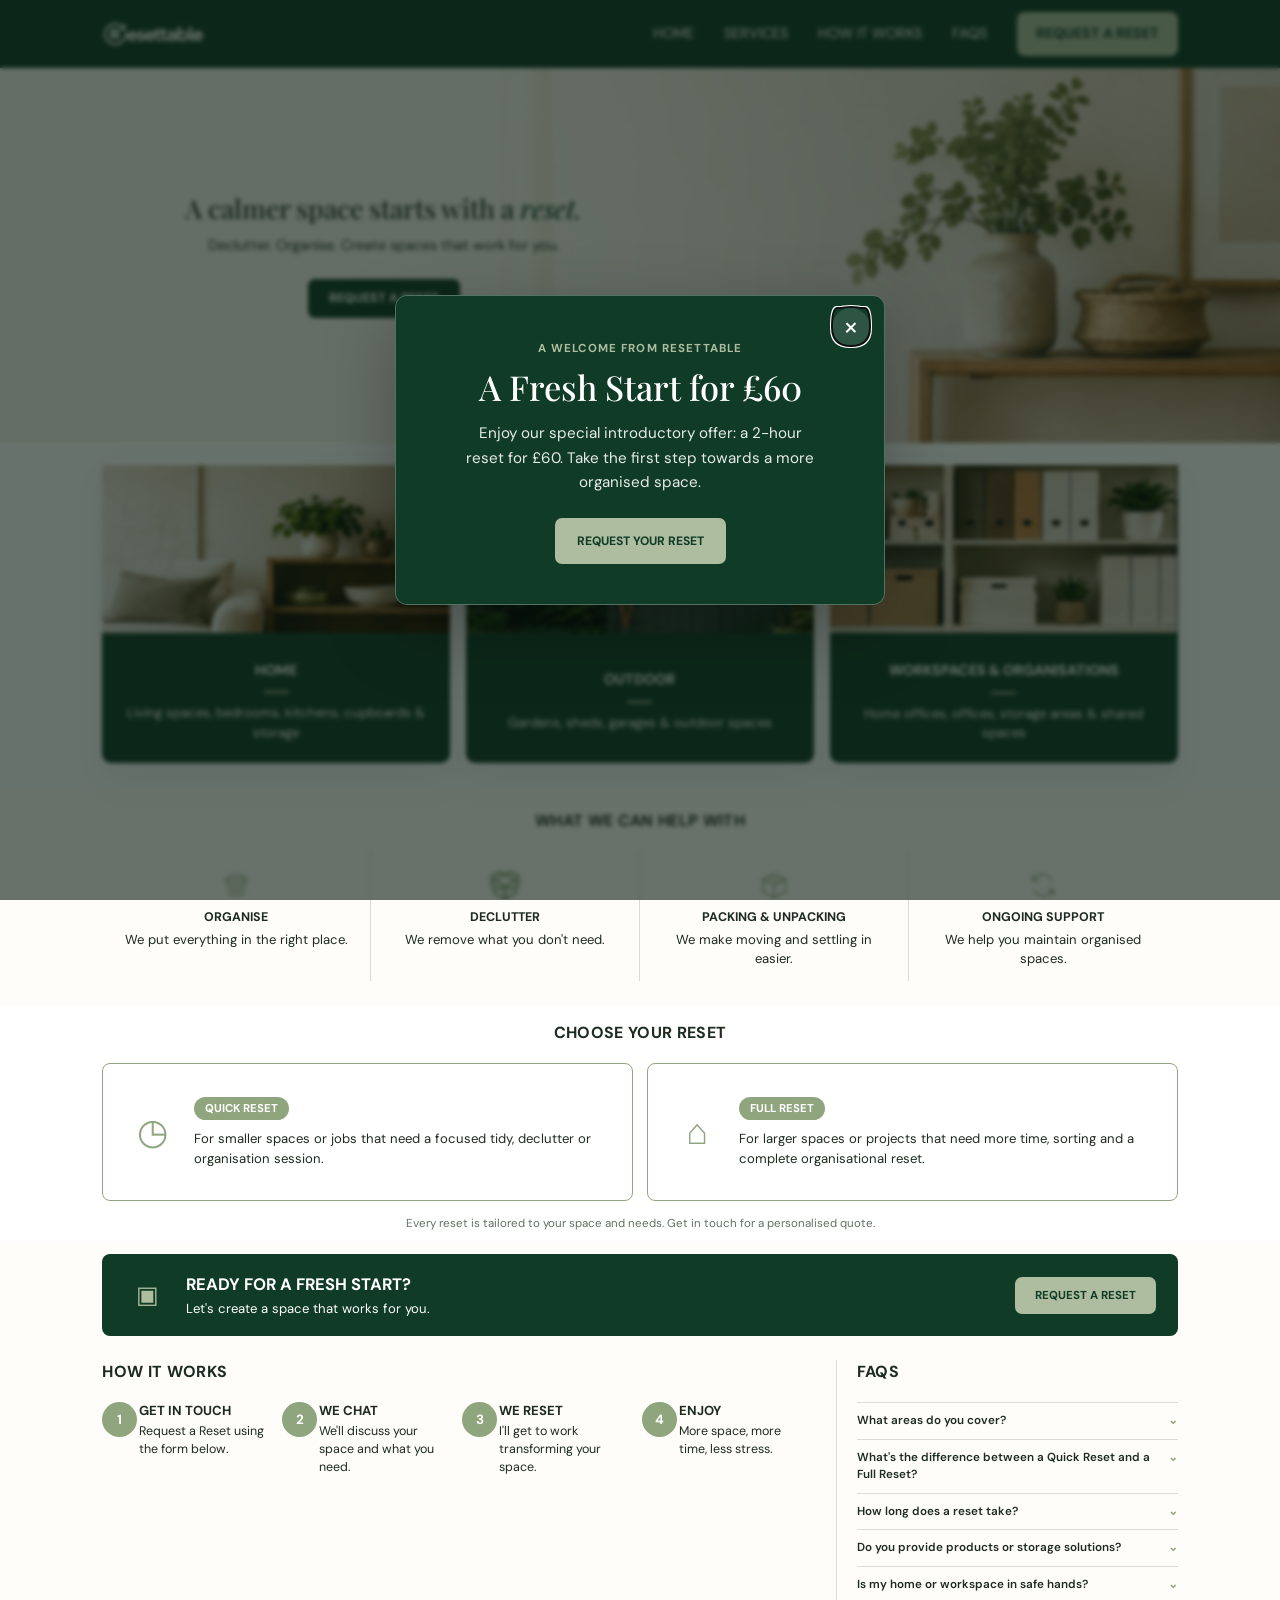
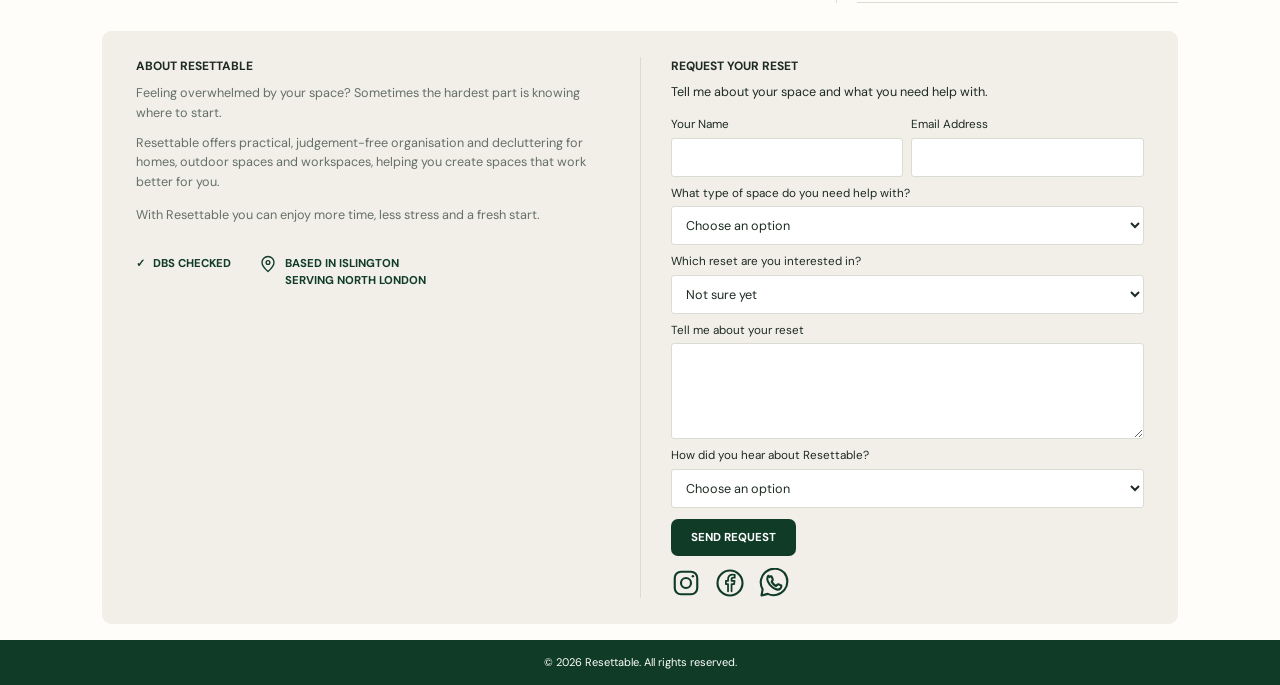
==== index.html @ 78a85f29 "Updated about us section" ====
<!doctype html>
<html lang="en-GB">
<head>
  <meta charset="utf-8">
  <meta name="viewport" content="width=device-width, initial-scale=1">

  <link rel="icon" type="image/png" sizes="48x48" href="favicon-48.png">
  <link rel="icon" type="image/png" sizes="96x96" href="favicon-96.png">
  <link rel="icon" type="image/png" sizes="192x192" href="favicon-192.png">
  <link rel="apple-touch-icon" sizes="180x180" href="apple-touch-icon.png">
  <link rel="icon" type="image/png" href="favicon.png">
  <meta name="description" content="Resettable provides home organisation, decluttering and practical reset services for homes, outdoor spaces, workspaces and organisations across Islington and North London.">
  <meta name="theme-color" content="#123b27">
  <title>Resettable | Organisation & Decluttering in Islington & North London</title>
  <link rel="canonical" href="https://resettable.co.uk/">

  <link rel="preconnect" href="https://fonts.googleapis.com">
  <link rel="preconnect" href="https://fonts.gstatic.com" crossorigin>
  <link href="https://fonts.googleapis.com/css2?family=DM+Sans:wght@400;500;600;700&family=Playfair+Display:ital,wght@0,500;1,500&display=swap" rel="stylesheet">
  <link rel="stylesheet" href="styles.css?v=20261011-intro-offer">
</head>

<body>
<header class="site-header">
  <a class="brand back-to-top" href="#top" aria-label="Resettable home">
    <img src="assets/resettable-future-logo.png" alt="Resettable" class="future-brand-logo">
  </a>

  <button class="menu-toggle" type="button" aria-expanded="false" aria-controls="site-nav">Menu</button>

  <nav class="site-nav" id="site-nav">
    <a href="#top">Home</a>
    <a href="#services">Services</a>
    <a href="#process">How it works</a>
    <a href="#faq">FAQs</a>
    <a class="nav-button" href="#request">Request a Reset</a>
  </nav>
</header>

<main id="top">

  <!-- HERO -->
  <section class="hero">
    <div class="hero-copy reveal">
      <h1>A calmer space starts with a <em>reset.</em></h1>
      <p>Declutter. Organise. Create spaces that work for you.</p>
      <a class="button dark-button" href="#request">Request a Reset</a>
    </div>

  </section>

  <!-- WHAT RESETTABLE DOES -->
  <section class="space-cards-wrap" id="services">
    <div class="space-cards">
      <a class="space-card reveal" href="#request">
        <div class="space-image home"></div>
        <div class="space-copy">
          <h2>Home</h2>
          <span class="service-dash" aria-hidden="true"></span>
          <p>Living spaces, bedrooms, kitchens, cupboards &amp; storage</p>
        </div>
      </a>

      <a class="space-card reveal" href="#request">
        <div class="space-image outdoor"></div>
        <div class="space-copy">
          <h2>Outdoor</h2>
          <span class="service-dash" aria-hidden="true"></span>
          <p>Gardens, sheds, garages &amp; outdoor spaces</p>
        </div>
      </a>

      <a class="space-card reveal" href="#request">
        <div class="space-image workspace"></div>
        <div class="space-copy">
          <h2>Workspaces &amp; Organisations</h2>
          <span class="service-dash" aria-hidden="true"></span>
          <p>Home offices, offices, storage areas &amp; shared spaces</p>
        </div>
      </a>
    </div>
  </section>

  <!-- WHAT WE CAN HELP WITH -->
  <section class="what-we-do">
    <div class="section-title reveal">
      <h2>What We Can Help With</h2>
    </div>

    <div class="what-grid">
      <article class="what-card reveal">
        <div class="line-icon service-icon-svg" aria-hidden="true">
          <svg viewBox="0 0 32 32" focusable="false"><path d="M5 11 9 6h14l4 5M5 11h22l-2 5H7l-2-5ZM7 21h18M8 26h16"></path></svg>
        </div>
        <h3>Organise</h3>
        <p>We put everything in the right place.</p>
      </article>

      <article class="what-card reveal">
        <div class="line-icon service-icon-svg" aria-hidden="true">
          <img src="assets/declutter-box.png" alt="">
        </div>
        <h3>Declutter</h3>
        <p>We remove what you don't need.</p>
      </article>

      <article class="what-card reveal">
        <div class="line-icon service-icon-svg" aria-hidden="true">
          <svg viewBox="0 0 32 32" focusable="false"><path d="m4 10 12-6 12 6-12 6-12-6Z"></path><path d="M4 10v13l12 6 12-6V10M16 16v13M10 7l12 6"></path></svg>
        </div>
        <h3>Packing &amp; Unpacking</h3>
        <p>We make moving and settling in easier.</p>
      </article>

      <article class="what-card reveal">
        <div class="line-icon service-icon-svg" aria-hidden="true">
          <svg viewBox="0 0 32 32" focusable="false"><path d="M25 11a10 10 0 0 0-17-3L5 11M5 5v6h6M7 21a10 10 0 0 0 17 3l3-3m0 6v-6h-6"></path></svg>
        </div>
        <h3>Ongoing Support</h3>
        <p>We help you maintain organised spaces.</p>
      </article>
    </div>
  </section>

  <!-- CHOOSE YOUR RESET -->
  <section class="reset-levels">
    <div class="section-title reveal">
      <h2>Choose Your Reset</h2>
    </div>

    <div class="reset-level-grid">
      <a class="reset-level-card reveal reset-choice-link" href="#request" data-reset-choice="Quick Reset">
        <div class="reset-level-icon">◷</div>
        <div>
          <span>Quick Reset</span>
          <p>For smaller spaces or jobs that need a focused tidy, declutter or organisation session.</p>
        </div>
      </a>

      <a class="reset-level-card reveal reset-choice-link" href="#request" data-reset-choice="Full Reset">
        <div class="reset-level-icon">⌂</div>
        <div>
          <span>Full Reset</span>
          <p>For larger spaces or projects that need more time, sorting and a complete organisational reset.</p>
        </div>
      </a>
    </div>
    <p class="reset-quote">Every reset is tailored to your space and needs. Get in touch for a personalised quote.</p>
  </section>

  <!-- CTA STRIP -->
  <section class="cta-strip reveal">
    <div class="cta-icon">▣</div>
    <div>
      <h2>Ready for a fresh start?</h2>
      <p>Let's create a space that works for you.</p>
    </div>
    <a class="button light-button" href="#request">Request a Reset</a>
  </section>

  <!-- HOW IT WORKS + FAQ -->
  <section class="process-faq-wrap">
    <div class="process-column" id="process">
      <div class="section-title left reveal">
        <h2>How It Works</h2>
      </div>

      <div class="process-steps">
        <article class="process-step reveal">
          <span>1</span>
          <div>
            <h3>Get in touch</h3>
            <p>Request a Reset using the form below.</p>
          </div>
        </article>

        <article class="process-step reveal">
          <span>2</span>
          <div>
            <h3>We chat</h3>
            <p>We'll discuss your space and what you need.</p>
          </div>
        </article>

        <article class="process-step reveal">
          <span>3</span>
          <div>
            <h3>We reset</h3>
            <p>I'll get to work transforming your space.</p>
          </div>
        </article>

        <article class="process-step reveal">
          <span>4</span>
          <div>
            <h3>Enjoy</h3>
            <p>More space, more time, less stress.</p>
          </div>
        </article>
      </div>
    </div>

    <div class="faq-column" id="faq">
      <div class="section-title left reveal">
        <h2>FAQs</h2>
      </div>

      <div class="faq-list reveal">
        <details>
          <summary>What areas do you cover?</summary>
          <p>Resettable is based in Islington and works across North London and surrounding areas.</p>
        </details>

        <details>
          <summary>What's the difference between a Quick Reset and a Full Reset?</summary>
          <p>A Quick Reset is best for smaller, focused jobs. A Full Reset is better for larger or more involved spaces that need deeper sorting and organisation.</p>
        </details>

        <details>
          <summary>How long does a reset take?</summary>
          <p>It depends on the size and condition of the space. We can discuss this before the reset so you know what to expect.</p>
        </details>

        <details>
          <summary>Do you provide products or storage solutions?</summary>
          <p>Where useful, practical storage solutions can be discussed as part of the reset.</p>
        </details>

        <details>
          <summary>Is my home or workspace in safe hands?</summary>
          <p>Yes. Resettable takes a practical, respectful and judgement-free approach, and is DBS checked.</p>
        </details>
      </div>
    </div>
  </section>

  <!-- ABOUT + REQUEST MERGED -->
  <section class="about-request" id="request">
    <div class="about-panel reveal">
      <p class="eyebrow">About Resettable</p>
      <h2>Feeling overwhelmed by your space? Sometimes the hardest part is knowing where to start.</h2>
      <p>Resettable offers practical, judgement-free organisation and decluttering for homes, outdoor spaces and workspaces, helping you create spaces that work better for you.</p>
      <p class="about-signoff"> With Resettable you can enjoy more time, less stress and a fresh start.</p>

      <div class="about-badges">
        <div class="badge">✓ <span>DBS Checked</span></div>
        <div class="badge">
          <svg class="location-icon" viewBox="0 0 24 24" aria-hidden="true">
            <path d="M20 10c0 5-8 12-8 12S4 15 4 10a8 8 0 1 1 16 0Z"></path>
            <circle cx="12" cy="10" r="2.5"></circle>
          </svg>
          <span>Based in Islington<br>Serving North London</span>
        </div>
      </div>
    </div>

    <div class="section-divider" aria-hidden="true"></div>

    <div class="request-panel reveal">
      <p class="eyebrow">Request Your Reset</p>
      <p class="request-intro">Tell me about your space and what you need help with.</p>

      <form action="https://formspree.io/f/mnpalzwv" method="POST" class="reset-form">
        <input type="hidden" name="_subject" value="New Resettable enquiry">

        <div class="form-row">
          <label>
            <span>Your Name</span>
            <input type="text" name="name" required autocomplete="name">
          </label>

          <label>
            <span>Email Address</span>
            <input type="email" name="email" required autocomplete="email">
          </label>
        </div>

        <label>
          <span>What type of space do you need help with?</span>
          <select name="space" required>
            <option value="">Choose an option</option>
            <option>Home</option>
            <option>Outdoor</option>
            <option>Workspaces & Organisations</option>
            <option>Something else</option>
          </select>
        </label>

        <label>
          <span>Which reset are you interested in?</span>
          <select name="reset_level">
            <option value="">Not sure yet</option>
            <option>Quick Reset</option>
            <option>Full Reset</option>
          </select>
        </label>

<label>
  <span>Tell me about your reset</span>
  <textarea name="message" rows="4"></textarea>
</label>

<label>
  <span>How did you hear about Resettable?</span>
  <select name="referral_source">
    <option value="">Choose an option</option>
    <option>Google</option>
    <option>Facebook</option>
    <option>Instagram</option>
    <option>Nextdoor</option>
    <option>Flyer</option>
    <option>Recommendation / word of mouth</option>
    <option>Other</option>
  </select>
</label>

<button class="button dark-button submit-button" type="submit">Send Request</button>
      </form>

      <div class="social-icons">
        <a href="https://www.instagram.com/resettableco/" target="_blank" rel="noopener" aria-label="Instagram">
          <svg viewBox="0 0 24 24" aria-hidden="true">
            <rect x="3" y="3" width="18" height="18" rx="5"></rect>
            <circle cx="12" cy="12" r="4"></circle>
            <circle class="dot" cx="17.5" cy="6.5" r="1"></circle>
          </svg>
        </a>

        <a href="https://facebook.com/resettable" target="_blank" rel="noopener" aria-label="Facebook">
          <svg viewBox="0 0 24 24" aria-hidden="true">
            <circle cx="12" cy="12" r="10"></circle>
            <g transform="translate(2.1 2.1) scale(0.825)"><path d="M13.5 20v-7h2.5l.4-3h-2.9V8.4c0-.9.3-1.6 1.7-1.6H16.6V4.1c-.6-.1-1.3-.2-2-.2-2.7 0-4.5 1.6-4.5 4.6V10H8v3h2.1v7"></path></g>
          </svg>
        </a>

        <a href="https://wa.me/442080885636" target="_blank" rel="noopener" aria-label="WhatsApp">
          <svg viewBox="0 0 24 24" aria-hidden="true">
            <path d="M20.2 3.8A11 11 0 0 0 2.9 17.1L2 22l5-1.3A11 11 0 0 0 20.2 3.8Z"></path>
            <path d="M8.4 7.2c.2-.4.4-.5.8-.5h.5c.2 0 .4.1.5.4l.8 2c.1.3 0 .5-.1.7l-.6.8c-.2.2-.2.4 0 .7.7 1.2 1.7 2.2 2.9 2.9.3.2.5.2.7 0l.9-1c.2-.2.4-.3.7-.2l2 .9c.3.1.4.3.4.5 0 .4-.2 1.8-1.2 2.4-.7.4-1.6.6-2.6.3-1-.3-2.4-.9-4-2.3-1.4-1.2-2.4-2.7-3-4.1-.6-1.3-.6-2.5-.3-3.2.2-.5.5-1 .6-1.3Z"></path>
          </svg>
        </a>
      </div>
    </div>
  </section>

</main>

<dialog class="intro-offer" id="intro-offer" aria-labelledby="intro-offer-title" aria-describedby="intro-offer-description">
  <div class="intro-offer-card">
    <button class="intro-offer-close" type="button" aria-label="Close offer">&times;</button>
    <p class="intro-offer-eyebrow">A welcome from Resettable</p>
    <h2 id="intro-offer-title">A Fresh Start for £60</h2>
    <p id="intro-offer-description">Enjoy our special introductory offer: a 2-hour reset for £60. Take the first step towards a more organised space.</p>
    <a class="button light-button intro-offer-cta" href="#request">Request Your Reset</a>
  </div>
</dialog>

<footer class="site-footer">
  <p>© <span id="year"></span> Resettable. All rights reserved.</p>
</footer>

<script src="script.js"></script>
</body>
</html>
---- styles.css ----
:root{
  --deep:#0f3b27;
  --sage:#8ea57d;
  --sage-light:#aebd9f;
  --cream:#f6f3eb;
  --paper:#fffdf9;
  --soft:#f2efe8;
  --ink:#1d2b21;
  --muted:#647066;
  --line:#d9ddd4;
  --shadow:0 14px 36px rgba(29,43,33,.08);
}

*{box-sizing:border-box}
html{scroll-behavior:smooth}
body{margin:0;background:var(--paper);color:var(--ink);font-family:"DM Sans",sans-serif;line-height:1.5}
a{color:inherit;text-decoration:none}
img,svg{display:block}
button,input,select,textarea{font:inherit}
h1,h2,h3,p{margin-top:0}

/* Header */
.site-header{position:sticky;top:0;z-index:50;display:flex;align-items:center;justify-content:space-between;min-height:58px;padding:8px 8vw;background:var(--deep);color:#fff}
.brand-logo{width:82px;height:auto;filter:brightness(0) invert(1)}
.site-nav{display:flex;align-items:center;gap:24px;font-size:.72rem;text-transform:uppercase}
.nav-button{padding:9px 15px;border-radius:8px;background:var(--sage-light);color:var(--deep);font-weight:700}
.menu-toggle{display:none;border:0;background:none;color:#fff;font-weight:700}

/* Hero */
.hero{
  min-height:300px;
  display:flex;
  align-items:center;
  overflow:hidden;
  background:
    linear-gradient(90deg,rgba(246,243,235,.98) 0%,rgba(246,243,235,.95) 28%,rgba(246,243,235,.68) 46%,rgba(246,243,235,.16) 68%,rgba(246,243,235,0) 100%),
    url("hero-banner.jpg") center center / 100% 100% no-repeat;
}
.hero-copy{width:52%;padding-left:8vw;text-align:center}
.hero h1{max-width:470px;margin:0 auto 10px;font-family:"Playfair Display",serif;font-size:1.5rem;font-weight:500;line-height:1.18}
.hero h1 em{color:var(--deep);font-style:italic}
.hero p{max-width:330px;margin:0 auto 18px;font-size:.73rem}
.button{display:inline-flex;align-items:center;justify-content:center;padding:10px 20px;border:0;border-radius:7px;font-size:.72rem;font-weight:700;text-transform:uppercase;cursor:pointer}
.dark-button{background:var(--deep);color:#fff}
.light-button{background:var(--sage-light);color:var(--deep)}

/* Space cards */
.space-cards-wrap{padding:16px 8vw 26px;background:#fff}
.space-cards{display:grid;grid-template-columns:repeat(3,minmax(0,1fr));gap:16px;align-items:stretch}
.space-card{display:flex;flex-direction:column;height:100%;overflow:hidden;border-radius:9px;background:#fff;box-shadow:var(--shadow)}
.space-image{flex:0 0 135px;height:135px;background-position:center;background-size:cover}
.space-image.home{background-image:url("home-card.jpg")}
.space-image.outdoor{background-image:url("outdoor-card.jpg")}
.space-image.workspace{background-image:url("workspaces-card.jpg")}
.space-copy{display:flex;flex:1 1 auto;flex-direction:column;justify-content:center;min-height:88px;padding:13px 14px;background:var(--deep);color:#fff;text-align:center}
.space-copy h2{min-height:2.05em;display:flex;align-items:center;justify-content:center;margin:0 0 5px;color:#fff;font-size:.8rem;text-transform:uppercase}
.space-copy p{margin:0;font-size:.67rem}

/* What Resettable does */
.what-we-do{padding:20px 8vw 26px;background:var(--paper)}
.section-title{margin-bottom:18px;text-align:center}
.section-title.left{text-align:left}
.section-title h2{margin-bottom:0;font-size:.9rem;text-transform:uppercase;letter-spacing:.02em}
.what-grid{display:grid;grid-template-columns:repeat(4,minmax(0,1fr))}
.what-card{padding:10px 22px;text-align:center;border-right:1px solid var(--line)}
.what-card:last-child{border-right:0}
.line-icon{margin-bottom:8px;color:var(--sage);font-size:1.9rem}
.what-card h3{margin-bottom:5px;font-size:.7rem;text-transform:uppercase}
.what-card p{margin-bottom:0;font-size:.63rem}

/* Quick/full */
.reset-levels{padding:14px 8vw 10px;background:#fff}
.reset-level-grid{display:grid;grid-template-columns:repeat(2,minmax(0,1fr));gap:14px}
.reset-level-card{display:grid;grid-template-columns:54px 1fr;align-items:center;gap:15px;min-height:110px;padding:18px 22px;border:1.5px solid var(--sage);border-radius:8px;background:#fff}
.reset-level-icon{color:var(--sage);font-size:1.8rem;text-align:center}
.reset-level-card span{display:inline-block;margin-bottom:9px;padding:3px 11px;border-radius:999px;background:var(--sage);color:#fff;font-size:.63rem;font-weight:700;text-transform:uppercase}
.reset-level-card p{margin-bottom:0;font-size:.65rem}

/* CTA */
.cta-strip{display:grid;grid-template-columns:46px 1fr auto;align-items:center;gap:16px;margin:12px 8vw 0;padding:14px 22px;border-radius:8px;background:var(--deep);color:#fff}
.cta-icon{color:var(--sage-light);font-size:1.5rem;text-align:center}
.cta-strip h2{margin-bottom:2px;color:#fff;font-size:1rem;text-transform:uppercase}
.cta-strip p{margin-bottom:0;font-size:.65rem}

/* Process + FAQ */
.process-faq-wrap{display:grid;grid-template-columns:1.65fr .8fr;gap:28px;padding:24px 8vw 28px}
.process-steps{display:grid;grid-template-columns:repeat(4,minmax(0,1fr));gap:14px}
.process-step{display:grid;grid-template-columns:28px 1fr;gap:9px;align-items:start}
.process-step>span{display:grid;place-items:center;width:28px;height:28px;border-radius:50%;background:var(--sage);color:#fff;font-size:.67rem;font-weight:700}
.process-step h3{margin-bottom:3px;font-size:.63rem;text-transform:uppercase}
.process-step p{margin-bottom:0;font-size:.58rem}
.faq-column{padding-left:20px;border-left:1px solid var(--line)}
.faq-list details{padding:9px 0;border-top:1px solid var(--line)}
.faq-list details:last-child{border-bottom:1px solid var(--line)}
.faq-list summary{display:flex;justify-content:space-between;gap:10px;list-style:none;cursor:pointer;font-size:.62rem;font-weight:600}
.faq-list summary::-webkit-details-marker{display:none}
.faq-list summary::after{content:"⌄";color:var(--sage)}
.faq-list p{margin:7px 0 0;color:var(--muted);font-size:.58rem}

/* About + request */
.about-request{display:grid;grid-template-columns:1fr 1px 1fr;gap:30px;margin:0 8vw 16px;padding:26px 34px;border-radius:9px;background:var(--soft)}
.section-divider{background:var(--line)}
.eyebrow{margin-bottom:8px;font-size:.67rem;font-weight:700;text-transform:uppercase}
.about-panel h2{margin-bottom:10px;font-size:1rem}
.about-panel>p:not(.eyebrow){max-width:520px;color:var(--muted);font-size:.65rem}
.about-badges{display:flex;gap:28px;flex-wrap:wrap;margin-top:30px}
.badge{display:flex;gap:8px;align-items:flex-start;color:var(--deep);font-size:.63rem;font-weight:700;text-transform:uppercase}
.location-icon{width:18px;height:18px;flex:0 0 18px;fill:none;stroke:var(--deep);stroke-width:1.8;stroke-linecap:round;stroke-linejoin:round}
.request-intro{margin-bottom:14px;font-size:.63rem}
.reset-form{display:grid;gap:8px}
.form-row{display:grid;grid-template-columns:repeat(2,minmax(0,1fr));gap:8px}
.reset-form label{display:grid;gap:4px}
.reset-form label span{font-size:.54rem}
.reset-form input,.reset-form select,.reset-form textarea{width:100%;padding:7px 8px;border:1px solid var(--line);border-radius:3px;background:#fff;color:var(--ink);font-size:.62rem}
.submit-button{justify-self:start;margin-top:3px}
.social-icons{display:flex;gap:14px;margin-top:12px}
.social-icons a{display:grid;place-items:center;width:30px;height:30px}
.social-icons svg{width:30px;height:30px;fill:none;stroke:var(--deep);stroke-width:1.7;stroke-linecap:round;stroke-linejoin:round}
.social-icons .dot{fill:var(--deep);stroke:none}

/* Footer */
.site-footer{padding:11px 8vw;background:var(--deep);color:#fff;text-align:center}
.site-footer p{margin:0;font-size:.6rem}

/* Introductory offer popup */
.intro-offer{width:min(92vw,490px);max-width:none;padding:0;border:0;border-radius:12px;background:transparent;color:var(--ink);box-shadow:0 24px 70px rgba(0,0,0,.28)}
.intro-offer::backdrop{background:rgba(12,28,19,.62);backdrop-filter:blur(2px)}
.intro-offer-card{position:relative;padding:44px 42px 40px;border:1px solid rgba(255,255,255,.28);border-radius:12px;background:var(--deep);color:#fff;text-align:center}
.intro-offer-close{position:absolute;top:12px;right:14px;display:grid;place-items:center;width:38px;height:38px;border:0;border-radius:50%;background:transparent;color:#fff;font-size:1.8rem;line-height:1;cursor:pointer}
.intro-offer-close:hover,.intro-offer-close:focus-visible{background:rgba(255,255,255,.13)}
.intro-offer-eyebrow{margin:0 0 10px;color:var(--sage-light);font-size:.72rem;font-weight:700;letter-spacing:.1em;text-transform:uppercase}
.intro-offer-card h2{margin:0 0 13px;color:#fff;font-family:"Playfair Display",serif;font-size:clamp(1.65rem,5vw,2.15rem);font-weight:500;line-height:1.2}
.intro-offer-card>p:not(.intro-offer-eyebrow){max-width:350px;margin:0 auto 24px;color:rgba(255,255,255,.9);font-size:.95rem;line-height:1.6}
.intro-offer-cta{min-height:46px;padding:12px 22px;background:var(--sage-light);color:var(--deep);font-size:.76rem}
.intro-offer-cta:hover,.intro-offer-cta:focus-visible{background:#fff}

/* Animation */
.reveal{opacity:0;transform:translateY(10px);transition:opacity .45s ease,transform .45s ease}
.reveal.visible{opacity:1;transform:none}

/* Tablet */
@media(max-width:850px){
  .site-nav{display:none;position:absolute;top:58px;left:0;right:0;flex-direction:column;align-items:flex-start;gap:12px;padding:16px 6vw;background:var(--deep)}
  .site-nav.open{display:flex}
  .menu-toggle{display:block}

  .hero{
    min-height:260px;
    background:
      linear-gradient(90deg,rgba(246,243,235,.98) 0%,rgba(246,243,235,.95) 30%,rgba(246,243,235,.66) 50%,rgba(246,243,235,.16) 72%,rgba(246,243,235,0) 100%),
      url("hero-banner.jpg") center center / 100% 100% no-repeat;
  }
  .hero-copy{width:55%;padding-left:6vw}
  .hero h1{font-size:1.34rem}
  .hero p{font-size:.66rem}

  .space-cards{grid-template-columns:repeat(3,minmax(0,1fr));gap:11px}
  .space-image{flex-basis:115px;height:115px}
  .space-copy{min-height:98px;padding:12px 10px 14px}
  .space-copy h2{font-size:.68rem}
  .space-copy p{font-size:.60rem;line-height:1.28}

  .what-grid{grid-template-columns:repeat(2,minmax(0,1fr))}
  .what-card{min-height:145px;padding:20px 16px;border-right:0;border-bottom:1px solid var(--line)}
  .what-card:nth-child(odd){border-right:1px solid var(--line)}
  .what-card:nth-last-child(-n+2){border-bottom:0}

  .process-faq-wrap{grid-template-columns:1fr}
  .faq-column{padding-left:0;border-left:0}
  .process-steps{grid-template-columns:repeat(2,minmax(0,1fr))}
  .about-request{grid-template-columns:1fr}
  .section-divider{width:100%;height:1px}
}

/* Phone */
@media(max-width:560px){
  .intro-offer{width:calc(100vw - 32px)}
  .intro-offer-card{padding:42px 24px 30px}
  .intro-offer-card>p:not(.intro-offer-eyebrow){font-size:.88rem}
  .intro-offer-cta{width:100%}

  .site-header{padding:8px 5vw}
  .brand-logo{width:76px}

  .hero{
    min-height:225px;
    background:
      linear-gradient(90deg,rgba(246,243,235,.98) 0%,rgba(246,243,235,.94) 34%,rgba(246,243,235,.62) 58%,rgba(246,243,235,.14) 80%,rgba(246,243,235,0) 100%),
      url("hero-banner.jpg") center center / 100% 100% no-repeat;
  }
  .hero-copy{width:58%;padding-left:5vw}
  .hero h1{max-width:235px;font-size:1.02rem;line-height:1.18}
  .hero p{max-width:205px;font-size:.56rem}
  .hero .button{padding:8px 13px;font-size:.6rem}

  .space-cards-wrap{padding-left:4vw;padding-right:4vw}
  .space-cards{grid-template-columns:repeat(3,minmax(0,1fr));gap:6px}
  .space-image{flex-basis:82px;height:82px}
  .space-copy{min-height:138px;padding:10px 7px 12px}
  .space-copy h2{min-height:2.35em;font-size:.52rem;line-height:1.12}
  .space-copy p{font-size:.46rem;line-height:1.28}

  .what-grid{grid-template-columns:repeat(4,minmax(0,1fr))}
  .what-card{min-height:auto;padding:7px 4px;border-right:1px solid var(--line);border-bottom:0}
  .what-card:last-child{border-right:0}
  .line-icon{font-size:1.3rem}
  .what-card h3{font-size:.5rem}
  .what-card p{font-size:.45rem;line-height:1.25}

  .reset-levels{padding-left:5vw;padding-right:5vw}
  .reset-level-grid{grid-template-columns:1fr}
  .reset-level-card{grid-template-columns:40px 1fr;min-height:auto;padding:14px 16px}

  .cta-strip{grid-template-columns:34px 1fr;margin-left:5vw;margin-right:5vw}
  .cta-strip .button{grid-column:1/-1;width:100%}

  .process-faq-wrap{padding-left:5vw;padding-right:5vw}
  .process-steps{grid-template-columns:repeat(2,minmax(0,1fr))}

  .about-request{margin-left:5vw;margin-right:5vw;padding:22px 20px}
  .form-row{grid-template-columns:1fr}
}

/* Dark mode */
@media(prefers-color-scheme:dark){
  :root{
    --deep:#0d2e1f;
    --sage:#9caf8c;
    --sage-light:#b9c8ab;
    --cream:#20271f;
    --paper:#171d18;
    --soft:#222a22;
    --ink:#f2efe8;
    --muted:#bdc5bb;
    --line:#374137;
  }
  body{color-scheme:dark}
  .site-header{background:var(--deep)}
  .hero{
    background:
      linear-gradient(90deg,rgba(32,39,31,.98) 0%,rgba(32,39,31,.94) 28%,rgba(32,39,31,.64) 46%,rgba(32,39,31,.16) 68%,rgba(32,39,31,0) 100%),
      url("hero-banner.jpg") center center / 100% 100% no-repeat;
  }
  .space-cards-wrap,.reset-levels{background:var(--paper)}
  .space-card{background:var(--paper)}
  .what-we-do{background:var(--paper)}
  .reset-level-card{background:var(--paper)}
  .process-faq-wrap{background:var(--paper)}
  .about-request{background:var(--soft)}
  .reset-form input,.reset-form select,.reset-form textarea{background:#f3f0e8;color:#1d2b21}
  .location-icon{stroke:var(--sage-light)}
  .social-icons svg{stroke:var(--sage-light)}
  .social-icons .dot{fill:var(--sage-light)}
}


/* Final section-order refinement */
.space-cards-wrap > .section-title,
.reset-levels > .section-title,
.what-we-do > .section-title{
  margin-bottom:18px;
}

.about-panel > p:not(.eyebrow){
  margin-bottom:10px;
}


/* Final About cleanup */
.about-signoff{
  margin-top:14px;
  color:var(--deep) !important;
  font-weight:700;
  font-size:.68rem !important;
}

@media(prefers-color-scheme:dark){
  .about-signoff{
    color:var(--sage-light) !important;
  }
}


/* Keep the About message calm and compact */
.about-panel h2{
  font-size:.82rem !important;
  line-height:1.35 !important;
  max-width:440px;
  margin-bottom:10px;
}

@media(max-width:850px){
  .about-panel h2{
    font-size:.78rem !important;
  }
}

@media(max-width:560px){
  .about-panel h2{
    font-size:.74rem !important;
    line-height:1.35 !important;
  }
}


/* Final About intro: same size as the sentence beneath it, but bold */
.about-panel h2{
  font-family:"DM Sans",sans-serif !important;
  font-size:.65rem !important;
  line-height:1.5 !important;
  font-weight:700 !important;
  max-width:520px !important;
  margin-bottom:10px !important;
}

@media(max-width:850px){
  .about-panel h2{
    font-size:.65rem !important;
  }
}

@media(max-width:560px){
  .about-panel h2{
    font-size:.65rem !important;
    line-height:1.5 !important;
  }
}


/* ===== FINAL RESPONSIVE HERO IMAGES =====
   Desktop stays exactly as it is.
   Tablet and phone use their own clean, text-free hero images so CSS no longer
   has to crop/zoom the desktop image.
*/

/* User's final About preference: same size/weight/colour as the following sentence */
.about-panel h2{
  color:var(--muted) !important;
  font-weight:400 !important;
}

/* Tablet only */
@media (min-width:561px) and (max-width:850px){
  .hero{
    background:
      linear-gradient(90deg,
        rgba(246,243,235,.98) 0%,
        rgba(246,243,235,.95) 29%,
        rgba(246,243,235,.68) 48%,
        rgba(246,243,235,.16) 70%,
        rgba(246,243,235,0) 100%),
      url("hero-tablet.jpg") center center / cover no-repeat !important;
  }
}

/* Phone only */
@media (max-width:560px){
  .hero{
    background:
      linear-gradient(90deg,
        rgba(246,243,235,.98) 0%,
        rgba(246,243,235,.95) 34%,
        rgba(246,243,235,.66) 55%,
        rgba(246,243,235,.16) 77%,
        rgba(246,243,235,0) 100%),
      url("hero-mobile.jpg") center center / cover no-repeat !important;
  }
}

/* Matching dark-mode treatments */
@media (prefers-color-scheme:dark) and (min-width:561px) and (max-width:850px){
  .hero{
    background:
      linear-gradient(90deg,
        rgba(32,39,31,.98) 0%,
        rgba(32,39,31,.94) 29%,
        rgba(32,39,31,.66) 48%,
        rgba(32,39,31,.16) 70%,
        rgba(32,39,31,0) 100%),
      url("hero-tablet.jpg") center center / cover no-repeat !important;
  }
}

@media (prefers-color-scheme:dark) and (max-width:560px){
  .hero{
    background:
      linear-gradient(90deg,
        rgba(32,39,31,.98) 0%,
        rgba(32,39,31,.94) 34%,
        rgba(32,39,31,.64) 55%,
        rgba(32,39,31,.16) 77%,
        rgba(32,39,31,0) 100%),
      url("hero-mobile.jpg") center center / cover no-repeat !important;
  }
}


/* Quick / Full Reset cards are clickable */
.reset-choice-link{
  color:inherit;
  cursor:pointer;
  transition:transform .2s ease, box-shadow .2s ease, background .2s ease;
}

.reset-choice-link:hover,
.reset-choice-link:focus-visible{
  transform:translateY(-3px);
  box-shadow:var(--shadow);
  outline:none;
}


/* ==========================================================
   RESETTABLE — LAUNCH POLISH
   ========================================================== */

/* 2. Desktop + tablet: all 3 space cards and image areas match exactly */
@media (min-width:561px) {
  .space-cards{
    align-items:stretch !important;
    grid-auto-rows:1fr !important;
  }

  .space-card{
    display:flex !important;
    flex-direction:column !important;
    height:100% !important;
  }

  .space-image{
    flex:0 0 135px !important;
    height:135px !important;
    min-height:135px !important;
  }

  .space-copy{
    flex:1 1 auto !important;
    min-height:104px !important;
    display:flex !important;
    flex-direction:column !important;
    justify-content:center !important;
  }

  .space-copy h2{
    min-height:2.2em !important;
    display:flex !important;
    align-items:center !important;
    justify-content:center !important;
  }
}

@media (min-width:561px) and (max-width:850px) {
  .space-image{
    flex-basis:115px !important;
    height:115px !important;
    min-height:115px !important;
  }

  .space-copy{
    min-height:112px !important;
  }

  .space-copy h2{
    min-height:2.35em !important;
  }
}

/* 3. Dark mode: trust/location details must remain visible */
@media (prefers-color-scheme:dark) {
  .about-badges,
  .about-badges .badge,
  .about-badges .badge span{
    color:var(--sage-light) !important;
  }

  .location-icon{
    stroke:var(--sage-light) !important;
  }
}

/* 4. Phone: use a much wider, pulled-back hero composition */
@media (max-width:560px) {
  .hero{
    background:
      linear-gradient(90deg,
        rgba(246,243,235,.98) 0%,
        rgba(246,243,235,.95) 34%,
        rgba(246,243,235,.64) 56%,
        rgba(246,243,235,.14) 78%,
        rgba(246,243,235,0) 100%),
      url("hero-mobile.jpg") center center / cover no-repeat !important;
  }
}

@media (prefers-color-scheme:dark) and (max-width:560px) {
  .hero{
    background:
      linear-gradient(90deg,
        rgba(32,39,31,.98) 0%,
        rgba(32,39,31,.94) 34%,
        rgba(32,39,31,.62) 56%,
        rgba(32,39,31,.14) 78%,
        rgba(32,39,31,0) 100%),
      url("hero-mobile.jpg") center center / cover no-repeat !important;
  }
}


/* ==========================================================
   FINAL DROP-IN OVERRIDES
   ========================================================== */

/* Final card images: full-width, matching, with the small white nip */
.space-image{
  background-size:cover !important;
  background-position:center !important;
  background-repeat:no-repeat !important;
  border-top:6px solid #fff !important;
}
.space-image.home{background-image:url("home-card.jpg") !important;}
.space-image.outdoor{background-image:url("outdoor-card.jpg") !important;}
.space-image.workspace{background-image:url("workspaces-card.jpg") !important;}

/* Desktop card images: show the new 2:1 images at their intended proportion */
@media (min-width:851px){
  .space-image{
    width:100% !important;
    height:auto !important;
    min-height:0 !important;
    flex:0 0 auto !important;
    aspect-ratio:2 / 1 !important;
  }
}

/* Tablet stays on the hero composition that already looked right */
@media (min-width:561px) and (max-width:850px){
  .hero{
    background:
      linear-gradient(90deg,
        rgba(246,243,235,.98) 0%,
        rgba(246,243,235,.95) 29%,
        rgba(246,243,235,.68) 48%,
        rgba(246,243,235,.16) 70%,
        rgba(246,243,235,0) 100%),
      url("hero-tablet.jpg") center center / cover no-repeat !important;
  }
}

/* Desktop matched to tablet scale */
@media (min-width:851px){
  .hero{
    background:
      linear-gradient(90deg,
        rgba(246,243,235,.98) 0%,
        rgba(246,243,235,.94) 31%,
        rgba(246,243,235,.62) 50%,
        rgba(246,243,235,.12) 70%,
        rgba(246,243,235,0) 100%),
      url("hero-desktop.jpg") center center / cover no-repeat !important;
  }
}

/* Final phone hero: same scale, more breathing room on right */
@media (max-width:560px){
  .hero{
    background:
      linear-gradient(90deg,
        rgba(246,243,235,.98) 0%,
        rgba(246,243,235,.94) 35%,
        rgba(246,243,235,.58) 57%,
        rgba(246,243,235,.08) 78%,
        rgba(246,243,235,0) 100%),
      url("hero-mobile.jpg") center center / cover no-repeat !important;
  }
}

/* Dark-mode hero variants */
@media (prefers-color-scheme:dark) and (min-width:851px){
  .hero{
    background:
      linear-gradient(90deg,
        rgba(32,39,31,.98) 0%,
        rgba(32,39,31,.94) 31%,
        rgba(32,39,31,.62) 50%,
        rgba(32,39,31,.12) 70%,
        rgba(32,39,31,0) 100%),
      url("hero-desktop.jpg") center center / cover no-repeat !important;
  }
}
@media (prefers-color-scheme:dark) and (min-width:561px) and (max-width:850px){
  .hero{
    background:
      linear-gradient(90deg,
        rgba(32,39,31,.98) 0%,
        rgba(32,39,31,.94) 29%,
        rgba(32,39,31,.66) 48%,
        rgba(32,39,31,.16) 70%,
        rgba(32,39,31,0) 100%),
      url("hero-tablet.jpg") center center / cover no-repeat !important;
  }
}
@media (prefers-color-scheme:dark) and (max-width:560px){
  .hero{
    background:
      linear-gradient(90deg,
        rgba(32,39,31,.98) 0%,
        rgba(32,39,31,.94) 35%,
        rgba(32,39,31,.58) 57%,
        rgba(32,39,31,.08) 78%,
        rgba(32,39,31,0) 100%),
      url("hero-mobile.jpg") center center / cover no-repeat !important;
  }
}

/* Proper Create Spaces icon — simple plant/pot, no font/emoji glyph */
.create-spaces-icon{
  position:relative;
  width:38px;
  height:38px;
  margin:0 auto 8px;
}
.create-spaces-icon::before{
  content:"";
  position:absolute;
  left:12px;
  bottom:2px;
  width:14px;
  height:12px;
  border:2px solid var(--sage);
  border-top:0;
  border-radius:0 0 3px 3px;
}
.create-spaces-icon::after{
  content:"";
  position:absolute;
  left:18px;
  bottom:14px;
  width:2px;
  height:15px;
  background:var(--sage);
  transform-origin:bottom center;
  box-shadow:-6px -5px 0 -1px var(--sage),6px -9px 0 -1px var(--sage);
}

/* Dark-mode trust text stays visible */
@media (prefers-color-scheme:dark){
  .about-badges,
  .about-badges .badge,
  .about-badges .badge span{
    color:var(--sage-light) !important;
  }
  .location-icon{
    stroke:var(--sage-light) !important;
  }
}

/* Final About intro preference: calm, same tone as body copy */
.about-panel h2{
  color:var(--muted) !important;
  font-weight:400 !important;
  font-family:"DM Sans",sans-serif !important;
  font-size:.65rem !important;
  line-height:1.5 !important;
  max-width:520px !important;
}


/* ==========================================================
   BODY COPY SIZE REFINEMENT
   Headings, subheadings, buttons, header and footer unchanged.
   ========================================================== */
.hero p{font-size:.88rem !important;line-height:1.55 !important;}
.space-copy p{font-size:.78rem !important;line-height:1.45 !important;}
.what-card p{font-size:.78rem !important;line-height:1.45 !important;}
.reset-level-card p{font-size:.78rem !important;line-height:1.5 !important;}
.cta-strip p{font-size:.76rem !important;line-height:1.45 !important;}
.process-step p{font-size:.76rem !important;line-height:1.45 !important;}
.faq-list p{font-size:.76rem !important;line-height:1.5 !important;}
.about-panel > p:not(.eyebrow){font-size:.76rem !important;line-height:1.55 !important;}
.request-intro{font-size:.74rem !important;line-height:1.5 !important;}
.reset-form label span{font-size:.68rem !important;}
.reset-form input,.reset-form select,.reset-form textarea{font-size:.74rem !important;}
@media (min-width:561px) and (max-width:850px){
  .hero p{font-size:.84rem !important;}
  .space-copy p,.what-card p,.reset-level-card p{font-size:.76rem !important;}
  .process-step p,.faq-list p,.about-panel > p:not(.eyebrow){font-size:.74rem !important;}
}
@media (max-width:560px){
  .hero p{font-size:.76rem !important;}
  .space-copy p{font-size:.60rem !important;line-height:1.35 !important;}
  .what-card p{font-size:.58rem !important;line-height:1.35 !important;}
  .reset-level-card p{font-size:.72rem !important;line-height:1.45 !important;}
  .cta-strip p{font-size:.70rem !important;}
  .process-step p{font-size:.68rem !important;line-height:1.4 !important;}
  .faq-list p{font-size:.70rem !important;line-height:1.48 !important;}
  .about-panel > p:not(.eyebrow){font-size:.70rem !important;line-height:1.5 !important;}
  .request-intro{font-size:.70rem !important;}
  .reset-form label span{font-size:.66rem !important;}
  .reset-form input,.reset-form select,.reset-form textarea{font-size:.72rem !important;}
}

/* FINAL TYPOGRAPHY HIERARCHY FIX */
.process-step h3{font-size:.78rem!important;line-height:1.3!important;font-weight:700!important}
.process-step p{font-size:.76rem!important;line-height:1.45!important;font-weight:400!important}
.about-panel h2,.about-panel>p:not(.eyebrow){font-family:"DM Sans",sans-serif!important;font-size:.76rem!important;line-height:1.55!important;font-weight:400!important;color:var(--muted)!important}
.about-panel .reassurance,.about-panel strong{font-weight:700!important;color:var(--ink)!important}
@media (min-width:561px) and (max-width:850px){
.process-step h3{font-size:.76rem!important}
.process-step p,.about-panel h2,.about-panel>p:not(.eyebrow){font-size:.74rem!important}
}
@media (max-width:560px){
.process-step h3{font-size:.72rem!important}
.process-step p{font-size:.68rem!important}
.about-panel h2,.about-panel>p:not(.eyebrow){font-size:.70rem!important;line-height:1.5!important}
}

/* About Resettable — quieter supporting copy */
.about-panel h2,
.about-panel > p:not(.eyebrow) {
    font-size: 0.68rem !important;
    line-height: 1.55 !important;
}

@media (max-width: 560px) {
    .about-panel h2,
    .about-panel > p:not(.eyebrow) {
        font-size: 0.64rem !important;
    }
}

/* How It Works — smaller supporting text */
.process-step h3 {
    font-size: 0.68rem !important;
    line-height: 1.3 !important;
    font-weight: 700 !important;
}

.process-step p {
    font-size: 0.64rem !important;
    line-height: 1.45 !important;
}

/* Phone */
@media (max-width: 560px) {
    .process-step h3 {
        font-size: 0.64rem !important;
    }

    .process-step p {
        font-size: 0.60rem !important;
    }
}

/* Restore original smaller sizing */

/* Hero supporting sentence */
.hero p {
    font-size: 0.72rem !important;
    line-height: 1.5 !important;
}

/* Home / Outdoor / Workspaces descriptions */
.space-copy p {
    font-size: 0.62rem !important;
    line-height: 1.4 !important;
}

/* Tablet */
@media (min-width: 561px) and (max-width: 850px) {
    .hero p {
        font-size: 0.70rem !important;
    }

    .space-copy p {
        font-size: 0.60rem !important;
    }
}

/* Phone */
@media (max-width: 560px) {
    .hero p {
        font-size: 0.68rem !important;
    }

    .space-copy p {
        font-size: 0.56rem !important;
    }
}

/* PHONE — align What We Can Help With icons and titles */
@media (max-width: 560px) {

  .what-card .line-icon,
  .what-card .create-spaces-icon {
    height: 26px !important;
    min-height: 26px !important;
    margin: 0 auto 8px !important;
  }

  .create-spaces-icon {
    width: 24px !important;
    transform: scale(0.62) !important;
    transform-origin: center top !important;
  }

  .what-card h3 {
    margin-top: 0 !important;
  }
}

/* PHONE — make What We Can Help With a clean 2 x 2 grid */
@media (max-width: 560px) {

  .what-grid {
    grid-template-columns: repeat(2, minmax(0, 1fr)) !important;
  }

  .what-card {
    min-height: 170px !important;
    padding: 18px 12px !important;
    border-right: 0 !important;
    border-bottom: 1px solid var(--line) !important;
  }

  .what-card:nth-child(odd) {
    border-right: 1px solid var(--line) !important;
  }

  .what-card:nth-last-child(-n+2) {
    border-bottom: 0 !important;
  }

  .what-card h3 {
    font-size: .68rem !important;
    line-height: 1.25 !important;
    min-height: 2.5em !important;
    display: flex !important;
    align-items: center !important;
    justify-content: center !important;
  }

  .what-card p {
    font-size: .66rem !important;
    line-height: 1.4 !important;
    max-width: 170px !important;
    margin: 0 auto !important;
  }

  .what-card .line-icon,
  .what-card .create-spaces-icon {
    margin-bottom: 10px !important;
  }
}

/* =========================================
   FINAL MOBILE WHAT-WE-CAN-HELP-WITH LAYOUT
   ========================================= */

@media screen and (max-width: 560px) {

  .what-we-do .what-grid {
    display: grid !important;
    grid-template-columns: 1fr 1fr !important;
    width: 100% !important;
    gap: 0 !important;
  }

  .what-we-do .what-card {
    width: auto !important;
    min-width: 0 !important;
    min-height: 165px !important;
    padding: 18px 12px !important;
    border-right: 0 !important;
    border-bottom: 1px solid var(--line) !important;
  }

  .what-we-do .what-card:nth-child(odd) {
    border-right: 1px solid var(--line) !important;
  }

  .what-we-do .what-card:nth-child(3),
  .what-we-do .what-card:nth-child(4) {
    border-bottom: 0 !important;
  }

  .what-we-do .what-card h3 {
    min-height: 2.4em !important;
    margin: 8px 0 8px !important;
    font-size: 0.68rem !important;
    line-height: 1.2 !important;
    display: flex !important;
    align-items: center !important;
    justify-content: center !important;
  }

  .what-we-do .what-card p {
    max-width: 160px !important;
    margin: 0 auto !important;
    font-size: 0.66rem !important;
    line-height: 1.4 !important;
  }
}

/* PHONE LANDSCAPE — return to one row of four */
@media screen and (max-height: 560px) and (orientation: landscape) {

  .what-we-do .what-grid {
    display: grid !important;
    grid-template-columns: repeat(4, 1fr) !important;
    width: 100% !important;
  }

  .what-we-do .what-card {
    width: auto !important;
    min-width: 0 !important;
    min-height: 190px !important;
    padding: 18px 10px !important;

    border-bottom: 0 !important;
    border-right: 1px solid var(--line) !important;
  }

  .what-we-do .what-card:last-child {
    border-right: 0 !important;
  }

  .what-we-do .what-card h3 {
    font-size: 0.62rem !important;
    line-height: 1.2 !important;
    min-height: 2.4em !important;
  }

  .what-we-do .what-card p {
    font-size: 0.60rem !important;
    line-height: 1.4 !important;
    max-width: 150px !important;
  }
}

/* =========================================
   ALIGN SERVICE CARD TEXT — PHONE + TABLET
   ========================================= */

@media screen and (max-width: 850px) {

  /* Give every card title the same vertical space */
  .space-copy h3 {
    min-height: 2.4em !important;
    display: flex !important;
    align-items: center !important;
    justify-content: center !important;
    margin: 0 0 8px !important;
  }

  /* Make every description begin at the same height */
  .space-copy p {
    margin: 0 auto !important;
    width: 100% !important;
  }
}

/* Tablet — keep Workspaces & Organisations on one line */
@media screen and (min-width: 561px) and (max-width: 850px) {

  .space-copy h3 {
    white-space: nowrap !important;
  }

  .space-card:nth-child(3) .space-copy p {
    max-width: 95% !important;
  }
}

/* Phone */
@media screen and (max-width: 560px) {

  .space-copy h3 {
    min-height: 2.6em !important;
  }
}

/* FAQ answers — smaller than the questions */
.faq-list details p {
  font-size: 0.66rem !important;
  line-height: 1.5 !important;
  color: var(--muted) !important;
}

/* Tablet */
@media (min-width: 561px) and (max-width: 850px) {
  .faq-list details p {
    font-size: 0.64rem !important;
  }
}

/* Phone */
@media (max-width: 560px) {
  .faq-list details p {
    font-size: 0.62rem !important;
  }
}

/* Phone — improve Outdoor description wrapping */
@media screen and (max-width: 560px) {

  .space-card:nth-child(2) .space-copy p {
    width: 110% !important;
    max-width: none !important;
    margin-left: -5% !important;
    margin-right: -5% !important;
  }
}

/* PHONE ONLY — tidy What We Can Help With text wrapping */
@media screen and (max-width: 560px) {

  .what-we-do .what-card p {
    width: 92% !important;
    max-width: 220px !important;
    margin-left: auto !important;
    margin-right: auto !important;
    line-height: 1.4 !important;
  }

  /* Create Spaces gets slightly more room */
  .what-we-do .what-card:nth-child(3) p {
    width: 98% !important;
    max-width: 240px !important;
  }
}

/* PHONE LANDSCAPE — align all four help headings */
@media screen and (max-height: 560px) and (orientation: landscape) {

  .what-we-do .what-card h3 {
    height: 42px !important;
    min-height: 42px !important;
    margin: 12px 0 10px !important;

    display: flex !important;
    align-items: center !important;
    justify-content: center !important;
  }

  .what-we-do .what-card p {
    margin-top: 0 !important;
  }
}

/* ==========================================================
   PHONE — FINAL HEADING ALIGNMENT
   ========================================================== */

@media screen and (max-width: 560px) {

  /* -----------------------------------------
     HOME / OUTDOOR / WORKSPACES
     ----------------------------------------- */

  .space-copy h2 {
    height: 42px !important;
    min-height: 42px !important;

    display: flex !important;
    align-items: center !important;
    justify-content: center !important;

    margin: 0 0 8px !important;
    line-height: 1.15 !important;
  }

  .space-copy p {
    margin-top: 0 !important;
  }


  /* -----------------------------------------
     WHAT WE CAN HELP WITH
     ----------------------------------------- */

  /* Every icon gets exactly the same space */
  .what-card .line-icon,
  .what-card .create-spaces-icon {
    width: 30px !important;
    height: 30px !important;
    min-height: 30px !important;

    margin: 0 auto 12px !important;

    display: block !important;
  }

  /* Keep custom Create Spaces icon visually smaller */
  .what-card .create-spaces-icon {
    transform: scale(0.65) !important;
    transform-origin: center center !important;
  }

  /* Every heading gets the same vertical area */
  .what-card h3 {
    height: 46px !important;
    min-height: 46px !important;

    display: flex !important;
    align-items: center !important;
    justify-content: center !important;

    margin: 0 0 10px !important;
    line-height: 1.2 !important;
  }

  /* Descriptions all begin from the same level */
  .what-card p {
    margin-top: 0 !important;
  }
}

/* ==========================================================
   PHONE — FINAL HEADING ALIGNMENT
   ========================================================== */

@media screen and (max-width: 560px) {

  /* -----------------------------------------
     HOME / OUTDOOR / WORKSPACES
     ----------------------------------------- */

  .space-copy h2 {
    height: 42px !important;
    min-height: 42px !important;

    display: flex !important;
    align-items: center !important;
    justify-content: center !important;

    margin: 0 0 8px !important;
    line-height: 1.15 !important;
  }

  .space-copy p {
    margin-top: 0 !important;
  }


  /* -----------------------------------------
     WHAT WE CAN HELP WITH
     ----------------------------------------- */

  /* Every icon gets exactly the same space */
  .what-card .line-icon,
  .what-card .create-spaces-icon {
    width: 30px !important;
    height: 30px !important;
    min-height: 30px !important;

    margin: 0 auto 12px !important;

    display: block !important;
  }

  /* Keep custom Create Spaces icon visually smaller */
  .what-card .create-spaces-icon {
    transform: scale(0.65) !important;
    transform-origin: center center !important;
  }

  /* Every heading gets the same vertical area */
  .what-card h3 {
    height: 46px !important;
    min-height: 46px !important;

    display: flex !important;
    align-items: center !important;
    justify-content: center !important;

    margin: 0 0 10px !important;
    line-height: 1.2 !important;
  }

  /* Descriptions all begin from the same level */
  .what-card p {
    margin-top: 0 !important;
  }
}

/* ==========================================================
   FINAL RESPONSIVE ALIGNMENT
   PHONE + TABLET
   ========================================================== */

@media screen and (max-width: 1200px) {

  /* ========================================================
     HOME / OUTDOOR / WORKSPACES & ORGANISATIONS
     ======================================================== */

  .space-copy {
    display: grid !important;
    grid-template-rows: 44px auto !important;
    align-content: center !important;
  }

  .space-copy h2 {
    grid-row: 1 !important;

    width: 100% !important;
    height: 44px !important;
    min-height: 44px !important;

    display: flex !important;
    align-items: center !important;
    justify-content: center !important;

    margin: 0 !important;
    padding: 0 !important;

    line-height: 1.15 !important;
    text-align: center !important;
  }

  .space-copy p {
    grid-row: 2 !important;

    margin: 0 auto !important;
    padding: 0 !important;

    align-self: start !important;
    text-align: center !important;
  }


  /* ========================================================
     WHAT WE CAN HELP WITH
     ======================================================== */

  .what-card {
    display: grid !important;

    /*
      Every card gets exactly:
      1. icon area
      2. heading area
      3. description area
    */
    grid-template-rows: 42px 50px auto !important;

    align-content: start !important;
  }

  /* Normal icons */
  .what-card .line-icon {
    grid-row: 1 !important;

    width: 30px !important;
    height: 30px !important;
    min-height: 30px !important;

    margin: 0 auto !important;

    align-self: center !important;
    justify-self: center !important;
  }

  /* Create Spaces custom icon */
  .what-card .create-spaces-icon {
    grid-row: 1 !important;

    width: 30px !important;
    height: 30px !important;
    min-height: 30px !important;

    margin: 0 auto !important;

    align-self: center !important;
    justify-self: center !important;

    transform: scale(0.65) !important;
    transform-origin: center center !important;
  }

  /* Every heading now begins in exactly the same place */
  .what-card h3 {
    grid-row: 2 !important;

    width: 100% !important;
    height: 50px !important;
    min-height: 50px !important;

    display: flex !important;
    align-items: center !important;
    justify-content: center !important;

    margin: 0 !important;
    padding: 0 !important;

    line-height: 1.2 !important;
    text-align: center !important;
  }

  /* Every description begins at exactly the same level */
  .what-card p {
    grid-row: 3 !important;

    margin: 0 auto !important;
    padding: 0 !important;

    align-self: start !important;
    text-align: center !important;
  }
}


/* ==========================================================
   FINAL QUICK / FULL RESET ALIGNMENT
   Keeps the two cards aligned in phone landscape without
   affecting portrait, tablet or desktop.
   ========================================================== */

@media screen and (max-height: 560px) and (orientation: landscape) {

  .reset-level-grid {
    grid-template-columns: repeat(2, minmax(0, 1fr)) !important;
    align-items: stretch !important;
    gap: 14px !important;
  }

  .reset-level-card {
    height: 100% !important;
    min-height: 118px !important;

    display: grid !important;
    grid-template-columns: 42px minmax(0, 1fr) !important;
    align-items: start !important;
    gap: 12px !important;

    padding: 16px 18px !important;
  }

  .reset-level-icon {
    width: 42px !important;
    height: 42px !important;

    display: flex !important;
    align-items: center !important;
    justify-content: center !important;

    margin: 0 !important;
    padding: 0 !important;
  }

  /* The text side of both cards gets identical rows:
     badge first, description second. */
  .reset-level-card > div:last-child {
    display: grid !important;
    grid-template-rows: 30px auto !important;
    align-content: start !important;
    min-width: 0 !important;
  }

  .reset-level-card span {
    grid-row: 1 !important;

    display: inline-flex !important;
    align-items: center !important;
    justify-content: center !important;

    justify-self: start !important;
    align-self: start !important;

    height: 26px !important;
    min-height: 26px !important;

    margin: 0 !important;
    padding: 3px 11px !important;

    line-height: 1 !important;
  }

  .reset-level-card p {
    grid-row: 2 !important;

    margin: 0 !important;
    padding: 0 !important;

    align-self: start !important;
  }
}

/* ==========================================================
   FINAL SPACE CARD CONTENT ALIGNMENT
   ========================================================== */

@media screen and (max-width: 1200px) {

  .space-copy {
    display: grid !important;
    grid-template-rows: 44px auto !important;

    align-content: start !important;
    justify-content: stretch !important;

    padding-top: 14px !important;
    padding-bottom: 14px !important;
  }

  .space-copy h2 {
    grid-row: 1 !important;

    width: 100% !important;
    height: 44px !important;
    min-height: 44px !important;

    margin: 0 !important;
    padding: 0 !important;

    display: flex !important;
    align-items: center !important;
    justify-content: center !important;

    text-align: center !important;
  }

  .space-copy p {
    grid-row: 2 !important;

    width: 100% !important;
    margin: 0 !important;
    padding: 0 !important;

    align-self: start !important;
    text-align: center !important;
  }
}


/* ==========================================================
   RESETTABLE — FUTURE VERSION
   Experimental branding/UI. Kept inside /future and ignored by Git.
   ========================================================== */

/* Future Resettable logo — exact artwork from approved reference */
.future-brand{
  display:inline-flex;
  align-items:center;
  color:#fff;
}

.future-brand-logo{
  display:block;
  width:106px;
  height:auto;
  /* Source artwork is green; this makes it crisp white on the dark header. */
  filter:brightness(0) invert(1);
}

/* Slightly more premium header spacing for the future version */
.site-header{
  min-height:64px;
}

@media(max-width:560px){
  .future-brand-logo{
    width:96px;
  }
  .site-header{
    min-height:60px;
  }
}

/* Future service-card details */
.space-copy .service-dash{
  display:block;
  width:20px;
  height:2px;
  margin:0 auto 8px;
  border-radius:999px;
  background:var(--sage-light);
}
.space-copy .service-reset-arrow{
  display:grid;
  place-items:center;
  width:25px;
  height:25px;
  margin:10px auto 0;
  border:1.5px solid var(--sage-light);
  border-radius:50%;
  color:var(--sage-light);
  font-size:.78rem;
  line-height:1;
}

/* Existing alignment rules assumed only h2 + p.
   Future cards now have dash + description + reset indicator. */
@media screen and (max-width:1200px){
  .space-copy{
    grid-template-rows:44px auto auto auto !important;
  }
  .space-copy .service-dash{
    grid-row:2 !important;
    align-self:start !important;
  }
  .space-copy p{
    grid-row:3 !important;
  }
  .space-copy .service-reset-arrow{
    grid-row:4 !important;
  }
}

/* Quick / Full Reset direction cue */
.reset-label-arrow{
  margin-left:5px;
  font:inherit;
  font-weight:700;
}
.reset-level-card:hover .reset-label-arrow,
.reset-level-card:focus-visible .reset-label-arrow{
  transform:translateX(2px);
}
.reset-label-arrow{
  display:inline-block;
  transition:transform .2s ease;
}

@media(max-width:560px){
  .space-copy .service-dash{width:16px;margin-bottom:6px}
  .space-copy .service-reset-arrow{width:22px;height:22px;margin-top:8px;font-size:.7rem}
}


/* FUTURE — subtle interaction polish */
.space-card,
.reset-level-card{
  transition:transform .22s ease, box-shadow .22s ease;
}

.space-card:hover,
.space-card:focus-visible{
  transform:translateY(-4px);
  box-shadow:0 18px 42px rgba(29,43,33,.13);
  outline:none;
}

.service-reset-arrow{
  transition:transform .22s ease, background .22s ease, color .22s ease;
}

.space-card:hover .service-reset-arrow,
.space-card:focus-visible .service-reset-arrow{
  transform:rotate(45deg);
  background:var(--sage-light);
  color:var(--deep);
}



/* =========================================================
   FUTURE POLISH — header spacing + service card arrows
   ========================================================= */

/* Desktop */
.site-header {
  min-height: 78px;
}

/* Existing service-card reset indicator */
.service-reset-indicator,
.service-card .reset-indicator,
.service-card .service-arrow {
  width: 42px;
  height: 42px;
  margin: 18px auto 0;
  border: 2px solid #fff;
  border-radius: 50%;
  display: flex;
  align-items: center;
  justify-content: center;
  color: #fff;
  font-size: 0;
}

.service-reset-indicator::before,
.service-card .reset-indicator::before,
.service-card .service-arrow::before {
  content: "→";
  font-size: 26px;
  font-weight: 500;
  line-height: 1;
  color: #fff;
  transform: translateY(-1px);
}

/* Hide an old text glyph if it is wrapped inside the indicator */
.service-reset-indicator > *,
.service-card .reset-indicator > *,
.service-card .service-arrow > * {
  display: none;
}

/* Tablet */
@media (min-width: 561px) and (max-width: 850px) {
  .site-header {
    min-height: 72px;
  }

  .service-reset-indicator,
  .service-card .reset-indicator,
  .service-card .service-arrow {
    width: 40px;
    height: 40px;
    margin-top: 16px;
  }
}

/* Mobile */
@media (max-width: 560px) {
  .site-header {
    min-height: 66px;
  }

  .service-reset-indicator,
  .service-card .reset-indicator,
  .service-card .service-arrow {
    width: 38px;
    height: 38px;
    margin-top: 15px;
  }

  .service-reset-indicator::before,
  .service-card .reset-indicator::before,
  .service-card .service-arrow::before {
    font-size: 22px;
  }
}


/* ==========================================================
   FUTURE — FINAL HEADER + SERVICE ARROWS
   ========================================================== */

/* Tighter green header around the Resettable wordmark */
.site-header{
  min-height:54px !important;
  padding-top:6px !important;
  padding-bottom:6px !important;
}

/* Actual service arrow used in the future HTML */
.space-copy .service-reset-arrow{
  display:flex !important;
  align-items:center !important;
  justify-content:center !important;
  width:34px !important;
  height:34px !important;
  margin:12px auto 0 !important;
  border:1.5px solid #fff !important;
  border-radius:50% !important;
  color:#fff !important;
  font-size:0 !important;
  line-height:1 !important;
  background:transparent !important;
  transform:none !important;
}

.space-copy .service-reset-arrow::before{
  content:"→" !important;
  display:block !important;
  color:#fff !important;
  font-size:22px !important;
  font-weight:400 !important;
  line-height:1 !important;
  transform:translateY(-1px) !important;
}

/* Keep the arrow straight on hover */
.space-card:hover .service-reset-arrow,
.space-card:focus-visible .service-reset-arrow{
  transform:none !important;
  background:transparent !important;
  color:#fff !important;
}

/* Tablet */
@media (min-width:561px) and (max-width:850px){
  .site-header{
    min-height:52px !important;
    padding-top:5px !important;
    padding-bottom:5px !important;
  }
  .space-copy .service-reset-arrow{
    width:32px !important;
    height:32px !important;
    margin-top:10px !important;
  }
  .space-copy .service-reset-arrow::before{
    font-size:21px !important;
  }
}

/* Mobile */
@media (max-width:560px){
  .site-header{
    min-height:50px !important;
    padding-top:5px !important;
    padding-bottom:5px !important;
  }
  .space-copy .service-reset-arrow{
    width:28px !important;
    height:28px !important;
    margin-top:9px !important;
  }
  .space-copy .service-reset-arrow::before{
    font-size:18px !important;
  }
}


/* ==========================================================
   FUTURE — FINAL STRONG SERVICE ARROWS
   Drawn in CSS to match the thicker reference arrow.
   ========================================================== */

.space-copy .service-reset-arrow{
  position:relative !important;
  width:34px !important;
  height:34px !important;
  border:1.7px solid #fff !important;
  border-radius:50% !important;
  background:transparent !important;
  font-size:0 !important;
}

/* Arrow shaft */
.space-copy .service-reset-arrow::before{
  content:"" !important;
  position:absolute !important;
  left:8px !important;
  top:50% !important;
  width:15px !important;
  height:2.5px !important;
  background:#fff !important;
  border:0 !important;
  border-radius:3px !important;
  transform:translateY(-50%) !important;
}

/* Arrow head */
.space-copy .service-reset-arrow::after{
  content:"" !important;
  position:absolute !important;
  right:8px !important;
  top:50% !important;
  width:8px !important;
  height:8px !important;
  border-top:2.5px solid #fff !important;
  border-right:2.5px solid #fff !important;
  transform:translateY(-50%) rotate(45deg) !important;
}

/* Keep it clean and straight on interaction */
.space-card:hover .service-reset-arrow,
.space-card:focus-visible .service-reset-arrow{
  transform:none !important;
  background:transparent !important;
}

/* Tablet */
@media (min-width:561px) and (max-width:850px){
  .space-copy .service-reset-arrow{
    width:32px !important;
    height:32px !important;
  }
  .space-copy .service-reset-arrow::before{
    left:7px !important;
    width:15px !important;
  }
  .space-copy .service-reset-arrow::after{
    right:7px !important;
  }
}

/* Mobile */
@media (max-width:560px){
  .space-copy .service-reset-arrow{
    width:28px !important;
    height:28px !important;
  }
  .space-copy .service-reset-arrow::before{
    left:6px !important;
    width:13px !important;
    height:2px !important;
  }
  .space-copy .service-reset-arrow::after{
    right:6px !important;
    width:7px !important;
    height:7px !important;
    border-top-width:2px !important;
    border-right-width:2px !important;
  }
}


/* ==========================================================
   FUTURE — REFINED ARROW SYSTEM
   Smaller service circles + stronger Quick/Full Reset arrows
   ========================================================== */

/* HOME / OUTDOOR / WORKSPACES — smaller circles */
.space-copy .service-reset-arrow{
  width:28px !important;
  height:28px !important;
  margin-top:10px !important;
  border-width:1.4px !important;
}

.space-copy .service-reset-arrow::before{
  left:6px !important;
  width:13px !important;
  height:2px !important;
}

.space-copy .service-reset-arrow::after{
  right:6px !important;
  width:7px !important;
  height:7px !important;
  border-top-width:2px !important;
  border-right-width:2px !important;
}

/* QUICK RESET / FULL RESET — replace text arrow with a crisp CSS arrow */
.reset-label-arrow{
  position:relative !important;
  display:inline-block !important;
  width:14px !important;
  height:10px !important;
  margin-left:6px !important;
  font-size:0 !important;
  vertical-align:middle !important;
  transform:none !important;
}

.reset-label-arrow::before{
  content:"" !important;
  position:absolute !important;
  left:0 !important;
  top:50% !important;
  width:11px !important;
  height:2px !important;
  background:currentColor !important;
  border-radius:2px !important;
  transform:translateY(-50%) !important;
}

.reset-label-arrow::after{
  content:"" !important;
  position:absolute !important;
  right:0 !important;
  top:50% !important;
  width:5px !important;
  height:5px !important;
  border-top:2px solid currentColor !important;
  border-right:2px solid currentColor !important;
  transform:translateY(-50%) rotate(45deg) !important;
}

.reset-level-card:hover .reset-label-arrow,
.reset-level-card:focus-visible .reset-label-arrow{
  transform:translateX(2px) !important;
}

/* Tablet */
@media (min-width:561px) and (max-width:850px){
  .space-copy .service-reset-arrow{
    width:26px !important;
    height:26px !important;
    margin-top:9px !important;
  }
  .space-copy .service-reset-arrow::before{
    left:5px !important;
    width:12px !important;
  }
  .space-copy .service-reset-arrow::after{
    right:5px !important;
    width:6px !important;
    height:6px !important;
  }
}

/* Mobile */
@media (max-width:560px){
  .space-copy .service-reset-arrow{
    width:24px !important;
    height:24px !important;
    margin-top:8px !important;
  }
  .space-copy .service-reset-arrow::before{
    left:5px !important;
    width:10px !important;
    height:1.8px !important;
  }
  .space-copy .service-reset-arrow::after{
    right:5px !important;
    width:5px !important;
    height:5px !important;
    border-top-width:1.8px !important;
    border-right-width:1.8px !important;
  }
}


/* ==========================================================
   FUTURE — REMOVE ARROWS, KEEP HOVER/LIFT INTERACTIONS
   ========================================================== */

/* Remove service-card circular arrows entirely */
.space-copy .service-reset-arrow{
  display:none !important;
}

/* Remove Quick / Full Reset arrows entirely */
.reset-label-arrow{
  display:none !important;
}

/* Preserve the existing card lift/hover interaction */
.space-card,
.reset-level-card{
  transition:transform .22s ease, box-shadow .22s ease !important;
}

.space-card:hover,
.space-card:focus-visible,
.reset-level-card:hover,
.reset-level-card:focus-visible{
  transform:translateY(-4px) !important;
  box-shadow:0 18px 42px rgba(29,43,33,.13) !important;
  outline:none !important;
}


/* =========================================================
   HEADER — MATCH THE SMALLER LIVE VERSION
   Header height/layout unchanged.
   Only logo + header text/button sizing reduced.
   ========================================================= */

.future-brand-logo{
  width:82px !important;
}

.site-nav a{
  font-size:9px !important;
}

.site-nav .nav-button{
  font-size:9px !important;
  padding:8px 14px !important;
}

@media (min-width:561px) and (max-width:850px){
  .future-brand-logo{
    width:82px !important;
  }

  .site-nav a{
    font-size:9px !important;
  }

  .site-nav .nav-button{
    font-size:9px !important;
    padding:8px 14px !important;
  }
}

@media (max-width:560px){
  .future-brand-logo{
    width:82px !important;
  }
}


/* ==========================================================
   FINAL MOBILE / TABLET MENU POLISH
   ========================================================== */
@media (max-width:850px){
  .site-nav{
    align-items:center !important;
    text-align:center !important;
  }

  .site-nav a{
    width:auto !important;
    text-align:center !important;
  }

  .site-nav .nav-button{
    align-self:center !important;
  }

  .menu-toggle{
    font-size:11px !important;
    line-height:1 !important;
    padding:0 !important;
  }
}

/* ==========================================================
   FINAL MOBILE / TABLET MENU — COMPACT RIGHT DROPDOWN
   ========================================================== */
@media (max-width:850px){

  .menu-toggle{
    font-size:13px !important;
    line-height:1 !important;
    padding:0 !important;
  }

  .site-nav{
    display:none !important;
    position:absolute !important;
    top:100% !important;
    left:auto !important;
    right:5vw !important;
    width:min(240px, 72vw) !important;
    flex-direction:column !important;
    align-items:center !important;
    gap:12px !important;
    padding:16px 18px 18px !important;
    background:var(--deep) !important;
    text-align:center !important;
    border-radius:0 0 10px 10px !important;
    box-shadow:0 14px 30px rgba(0,0,0,.14) !important;
  }

  .site-nav.open{
    display:flex !important;
  }

  .site-nav a{
    width:auto !important;
    text-align:center !important;
  }

  .site-nav .nav-button{
    align-self:center !important;
    margin-top:2px !important;
  }
}


/* ==========================================================
   FINAL MENU POSITION — TUCKED UNDER MENU ON THE RIGHT
   ========================================================== */
@media (max-width:850px){
  .site-nav{
    left:auto !important;
    right:5vw !important;
    width:190px !important;
    max-width:calc(100vw - 10vw) !important;
    padding:14px 14px 16px !important;
  }
}

@media (max-width:560px){
  .site-nav{
    right:5vw !important;
    width:170px !important;
    max-width:calc(100vw - 10vw) !important;
  }
}

/* ==========================================================
   FINAL MENU ANCHOR — SIZE TO CONTENT, DIRECTLY UNDER MENU
   ========================================================== */
@media (max-width:850px){
  .site-nav{
    left:auto !important;
    right:5vw !important;
    width:max-content !important;
    min-width:0 !important;
    max-width:calc(100vw - 10vw) !important;
    padding:14px 14px 16px !important;
    align-items:center !important;
  }
}

/* ==========================================================
   FINAL MENU CONTENT ALIGNMENT — TEXT TO THE RIGHT
   ========================================================== */
@media (max-width:850px){
  .site-nav{
    align-items:flex-end !important;
    text-align:right !important;
  }

  .site-nav a{
    width:auto !important;
    text-align:right !important;
    align-self:flex-end !important;
  }

  .site-nav .nav-button{
    align-self:flex-end !important;
    text-align:center !important;
  }
}

/* ==========================================================
   FINAL MENU POSITION — PUSH MENU + DROPDOWN TOWARD RIGHT EDGE
   ========================================================== */

/* Tablet */
@media (min-width:561px) and (max-width:850px){
  .menu-toggle{
    margin-right:-6vw !important;
  }

  .site-nav{
    right:2vw !important;
  }
}

/* Phone */
@media (max-width:560px){
  .menu-toggle{
    margin-right:-3vw !important;
  }

  .site-nav{
    right:2vw !important;
  }
}

/* ==========================================================
   MOBILE / TABLET HEADER — TRUE RIGHT-EDGE MENU POSITION
   Keep the logo where it is; reduce only the header's right padding.
   ========================================================== */
@media (max-width:850px){
  .site-header{
    padding-left:8vw !important;
    padding-right:2vw !important;
  }

  .menu-toggle{
    margin-right:0 !important;
  }

  .site-nav{
    right:2vw !important;
  }
}

@media (max-width:560px){
  .site-header{
    padding-left:5vw !important;
    padding-right:2vw !important;
  }

  .menu-toggle{
    margin-right:0 !important;
  }

  .site-nav{
    right:2vw !important;
  }
}

/* ==========================================================
   FINAL MENU LABEL ALIGNMENT
   Nudge Menu slightly left; dropdown stays exactly in place.
   ========================================================== */
@media (max-width:850px){
  .menu-toggle{
    transform:translateX(-8px) !important;
  }
}

/* ==========================================================
   DESKTOP / LAPTOP RESTORE
   Desktop was already approved. Keep all tablet/phone work
   confined to <= 850px and restore the established desktop
   typography/layout above that breakpoint.
   ========================================================== */
@media (min-width:851px){

  /* Header navigation */
  .site-nav a{
    font-size:.72rem !important;
  }

  .site-nav .nav-button{
    font-size:.72rem !important;
    padding:9px 15px !important;
  }

  /* Hero/body copy */
  .hero p{
    font-size:.88rem !important;
    line-height:1.55 !important;
  }

  /* Service cards */
  .space-copy{
    display:flex !important;
    flex-direction:column !important;
    justify-content:center !important;
    align-content:normal !important;
    padding:13px 14px !important;
  }

  .space-copy h2{
    width:auto !important;
    height:auto !important;
    min-height:2.2em !important;
    margin:0 0 5px !important;
    padding:0 !important;
    line-height:normal !important;
  }

  .space-copy p{
    width:auto !important;
    margin:0 !important;
    font-size:.78rem !important;
    line-height:1.45 !important;
  }

  /* What We Can Help With */
  .what-card{
    display:block !important;
    min-height:0 !important;
  }

  .what-card .line-icon{
    width:auto !important;
    height:auto !important;
    min-height:0 !important;
    margin:0 0 8px !important;
  }

  .what-card .create-spaces-icon{
    width:38px !important;
    height:38px !important;
    min-height:0 !important;
    margin:0 auto 8px !important;
    transform:none !important;
  }

  .what-card h3{
    width:auto !important;
    height:auto !important;
    min-height:0 !important;
    margin:0 0 5px !important;
    padding:0 !important;
    line-height:normal !important;
  }

  .what-card p{
    margin:0 !important;
    font-size:.78rem !important;
    line-height:1.45 !important;
  }

  /* Remaining desktop supporting copy */
  .reset-level-card p{
    font-size:.78rem !important;
    line-height:1.5 !important;
  }

  .cta-strip p{
    font-size:.76rem !important;
    line-height:1.45 !important;
  }

  .process-step h3{
    font-size:.78rem !important;
    line-height:1.3 !important;
  }

  .process-step p{
    font-size:.76rem !important;
    line-height:1.45 !important;
  }

  .faq-list details p{
    font-size:.76rem !important;
    line-height:1.5 !important;
  }

  .about-panel h2,
  .about-panel > p:not(.eyebrow){
    font-size:.76rem !important;
    line-height:1.55 !important;
  }

  .request-intro{
    font-size:.74rem !important;
    line-height:1.5 !important;
  }

  .reset-form label span{
    font-size:.68rem !important;
  }

  .reset-form input,
  .reset-form select,
  .reset-form textarea{
    font-size:.74rem !important;
  }
}

/* ==========================================================
   TABLET ONLY — MOVE THE BRAND ANCHOR LEFT
   Targets the actual first link in the header, so this works
   even if the logo image class is not the element controlling
   horizontal placement.
   ========================================================== */
@media (min-width:561px) and (max-width:850px){
  .site-header > a:first-child,
  .site-header .future-brand{
    margin-left:-52px !important;
  }
}

/* ==========================================================
   TABLET ONLY — FINAL LOGO POSITION
   Bring the logo slightly back to the right from the previous
   tablet-only position. Desktop, phone and menu unchanged.
   ========================================================== */
@media (min-width:561px) and (max-width:850px){
  .site-header > a:first-child,
  .site-header .future-brand{
    margin-left:-34px !important;
  }
}

/* ==========================================================
   TABLET ONLY — LOGO A LITTLE FURTHER TO SCREEN RIGHT
   ========================================================== */
@media (min-width:561px) and (max-width:850px){
  .site-header > a:first-child,
  .site-header .future-brand{
    margin-left:-22px !important;
  }
}



/* ==========================================================
   FINAL PHONE + TABLET MENU BALANCE
   Logo stays exactly where it is. Desktop remains untouched.
   ========================================================== */
@media (max-width:850px){
  .menu-toggle{
    font-size:15px !important;
    transform:translateX(-12px) !important;
  }

  .site-nav{
    right:calc(2vw + 12px) !important;
  }
}

/* ==========================================================
   PHONE + TABLET DROPDOWN — COVER RIGHT EDGE
   Menu label stays exactly where it is.
   Only the opened dropdown reaches the screen's right edge.
   ========================================================== */
@media (max-width:850px){
  .site-nav{
    right:0 !important;
  }
}

/* ==========================================================
   FINAL DARK-MODE HERO FIX
   1) Keep the italic "reset." visible in dark mode.
   2) Slightly overscan the phone hero background to remove
      the thin white seam at the far-right edge on mobile Safari.
   ========================================================== */
@media (prefers-color-scheme:dark){
  .hero h1 em{
    color:var(--sage-light) !important;
  }
}

/* ==========================================================
   FINAL PHONE HERO EDGE FIX
   Crop only the hero photo layer so the pale strip at the
   far-right edge is pushed completely off-screen.
   The gradient and hero layout stay unchanged.
   ========================================================== */
@media (max-width:560px){
  .hero{
    background-size:100% 100%, 110% auto !important;
    background-position:center center, left center !important;
  }
}

/* ==========================================================
   PHONE — SLIGHTLY SMALLER HERO HEADLINE
   Tablet and desktop remain unchanged.
   ========================================================== */
@media (max-width:560px){
  .hero h1{
    font-size:.94rem !important;
  }
}

/* ==========================================================
   FINAL HERO TEXT — DESKTOP + PHONE ONLY
   Keep both hero text lines on one line.
   Tablet (561px–850px) remains completely unchanged.
   ========================================================== */

/* Desktop / laptop */
@media (min-width:851px){
  .hero-copy{
    width:58% !important;
  }

  .hero h1{
    max-width:none !important;
    font-size:1.38rem !important;
    white-space:nowrap !important;
  }

  .hero p{
    max-width:none !important;
    font-size:.78rem !important;
    white-space:nowrap !important;
  }
}

/* Phone */
@media (max-width:560px){
  .hero-copy{
    width:68% !important;
    padding-left:3vw !important;
  }

  .hero h1{
    max-width:none !important;
    font-size:.72rem !important;
    white-space:nowrap !important;
  }

  .hero p{
    max-width:none !important;
    font-size:.49rem !important;
    white-space:nowrap !important;
  }
}

/* ==========================================================
   DESKTOP RESTORE — KEEP TABLET / PHONE WORK ISOLATED
   Restore the approved desktop presentation above 850px.
   No tablet or phone rules are changed here.
   ========================================================== */
@media (min-width:851px){

  /* Header / logo */
  .site-header{
    min-height:54px !important;
    padding:6px 8vw !important;
  }

  .future-brand-logo{
    width:82px !important;
  }

  .site-nav{
    display:flex !important;
    position:static !important;
    width:auto !important;
    max-width:none !important;
    flex-direction:row !important;
    align-items:center !important;
    gap:24px !important;
    padding:0 !important;
    background:transparent !important;
    border-radius:0 !important;
    box-shadow:none !important;
    text-align:left !important;
  }

  .site-nav a{
    font-size:.72rem !important;
    align-self:auto !important;
    text-align:left !important;
  }

  .site-nav .nav-button{
    font-size:.72rem !important;
    padding:9px 15px !important;
    align-self:auto !important;
  }

  .menu-toggle{
    display:none !important;
    transform:none !important;
  }

  /* Hero — restore approved desktop scale */
  .hero{
    min-height:300px !important;
  }

  .hero-copy{
    width:52% !important;
    padding-left:8vw !important;
    text-align:center !important;
  }

  .hero h1{
    max-width:470px !important;
    margin:0 auto 10px !important;
    font-size:1.5rem !important;
    line-height:1.18 !important;
    white-space:normal !important;
  }

  .hero p{
    max-width:330px !important;
    margin:0 auto 18px !important;
    font-size:.88rem !important;
    line-height:1.55 !important;
    white-space:normal !important;
  }

  /* Service cards — full desktop treatment */
  .space-cards-wrap{
    padding-left:8vw !important;
    padding-right:8vw !important;
  }

  .space-cards{
    grid-template-columns:repeat(3,minmax(0,1fr)) !important;
    gap:16px !important;
  }

  .space-copy{
    display:flex !important;
    flex-direction:column !important;
    justify-content:center !important;
    min-height:104px !important;
    padding:13px 14px !important;
  }

  .space-copy h2{
    width:auto !important;
    height:auto !important;
    min-height:2.2em !important;
    margin:0 0 5px !important;
    padding:0 !important;
    font-size:.8rem !important;
    line-height:normal !important;
  }

  .space-copy p{
    width:auto !important;
    margin:0 !important;
    padding:0 !important;
    font-size:.78rem !important;
    line-height:1.45 !important;
  }

  /* What We Can Help With — desktop 4-column layout */
  .what-we-do{
    padding-left:8vw !important;
    padding-right:8vw !important;
  }

  .what-grid{
    grid-template-columns:repeat(4,minmax(0,1fr)) !important;
  }

  .what-card{
    display:block !important;
    min-height:0 !important;
    padding:10px 22px !important;
    border-right:1px solid var(--line) !important;
    border-bottom:0 !important;
  }

  .what-card:last-child{
    border-right:0 !important;
  }

  .what-card .line-icon{
    width:auto !important;
    height:auto !important;
    min-height:0 !important;
    margin:0 0 8px !important;
  }

  .what-card .create-spaces-icon{
    width:38px !important;
    height:38px !important;
    min-height:0 !important;
    margin:0 auto 8px !important;
    transform:none !important;
  }

  .what-card h3{
    width:auto !important;
    height:auto !important;
    min-height:0 !important;
    margin:0 0 5px !important;
    padding:0 !important;
    font-size:.7rem !important;
    line-height:normal !important;
  }

  .what-card p{
    margin:0 !important;
    padding:0 !important;
    font-size:.78rem !important;
    line-height:1.45 !important;
  }
}

/* DESKTOP ONLY — keep hero supporting sentence on one line */
@media (min-width:851px){
  .hero p{
    max-width:none !important;
    white-space:nowrap !important;
  }
}

/* TABLET ONLY — pull Menu further left */
@media (min-width:561px) and (max-width:850px){
  .menu-toggle{
    transform:translateX(-34px) !important;
  }
}

/* ==========================================================
   TABLET ONLY — FINAL MENU + DROPDOWN ALIGNMENT
   Desktop and phone remain untouched.
   1) Nudge Menu slightly further left.
   2) Align dropdown links/button beneath Menu's right edge.
   ========================================================== */
@media (min-width:561px) and (max-width:850px){
  .menu-toggle{
    transform:translateX(-40px) !important;
  }

  .site-nav{
    padding-right:calc(2vw + 40px) !important;
  }

  .site-nav a,
  .site-nav .nav-button{
    align-self:flex-end !important;
  }
}

/* ==========================================================
   TABLET ONLY — ALIGN DROPDOWN ITEMS DIRECTLY UNDER "MENU"
   Desktop and phone remain untouched.
   ========================================================== */
@media (min-width:561px) and (max-width:850px){
  .site-nav > a,
  .site-nav .nav-button{
    transform:translateX(-46px) !important;
  }
}

/* ==========================================================
   FINAL MENU DROPDOWN — TABLET ALIGNMENT + BOXED CORNERS
   Desktop remains untouched.
   ========================================================== */

/* Tablet: center dropdown contents directly beneath "Menu" */
@media (min-width:561px) and (max-width:850px){
  .site-nav{
    right:0 !important;
    width:190px !important;
    max-width:190px !important;
    padding:14px 14px 16px !important;
    align-items:center !important;
    text-align:center !important;
    border-radius:0 0 2px 2px !important;
  }

  .site-nav > a,
  .site-nav .nav-button{
    align-self:center !important;
    text-align:center !important;
    transform:none !important;
  }
}

/* Phone: keep current positioning, make dropdown more square */
@media (max-width:560px){
  .site-nav{
    border-radius:0 0 2px 2px !important;
  }
}

/* ==========================================================
   DESKTOP VISUAL SCALE — MATCH APPROVED LIVE SERVER VIEW
   Desktop only (851px+). Tablet and phone remain untouched.
   ========================================================== */
@media (min-width:851px){

  .site-header{
    min-height:68px !important;
    padding-top:8px !important;
    padding-bottom:8px !important;
  }

  .future-brand-logo{
    width:103px !important;
  }

  .site-nav{
    gap:30px !important;
  }

  .site-nav a{
    font-size:.9rem !important;
  }

  .site-nav .nav-button{
    font-size:.9rem !important;
    padding:11px 19px !important;
  }

  .hero{
    min-height:375px !important;
  }

  .hero h1{
    font-size:1.875rem !important;
  }

  .hero p{
    font-size:1.1rem !important;
    margin-bottom:23px !important;
  }

  .hero .button{
    font-size:.9rem !important;
    padding:12px 25px !important;
  }

  .space-copy{
    min-height:130px !important;
    padding-top:16px !important;
    padding-bottom:16px !important;
  }

  .space-copy h2{
    font-size:1rem !important;
    margin-bottom:6px !important;
  }

  .space-copy p{
    font-size:.975rem !important;
  }

  .space-copy .service-dash{
    width:25px !important;
    height:2px !important;
    margin-bottom:10px !important;
  }

  .section-title h2{
    font-size:1.125rem !important;
  }

  .what-card{
    padding-top:13px !important;
    padding-bottom:13px !important;
  }

  .line-icon{
    font-size:2.375rem !important;
    margin-bottom:10px !important;
  }

  .what-card h3{
    font-size:.875rem !important;
    margin-bottom:6px !important;
  }

  .what-card p{
    font-size:.975rem !important;
  }

  .create-spaces-icon{
    transform:scale(1.2) !important;
    margin-bottom:12px !important;
  }

  .reset-level-card{
    min-height:138px !important;
    padding-top:23px !important;
    padding-bottom:23px !important;
  }

  .reset-level-icon{
    font-size:2.25rem !important;
  }

  .reset-level-card span{
    font-size:.79rem !important;
  }

  .reset-level-card p{
    font-size:.975rem !important;
  }

  .cta-strip{
    padding-top:18px !important;
    padding-bottom:18px !important;
  }

  .cta-strip h2{
    font-size:1.25rem !important;
  }

  .cta-strip p{
    font-size:.95rem !important;
  }

  .process-step > span{
    width:35px !important;
    height:35px !important;
    font-size:.84rem !important;
  }

  .process-step h3{
    font-size:.975rem !important;
  }

  .process-step p{
    font-size:.95rem !important;
  }

  .faq-list summary{
    font-size:.775rem !important;
  }

  .faq-list details p{
    font-size:.95rem !important;
  }

  .eyebrow{
    font-size:.84rem !important;
  }

  .about-panel h2,
  .about-panel > p:not(.eyebrow){
    font-size:.95rem !important;
  }

  .badge{
    font-size:.79rem !important;
  }

  .request-intro{
    font-size:.925rem !important;
  }

  .reset-form label span{
    font-size:.85rem !important;
  }

  .reset-form input,
  .reset-form select,
  .reset-form textarea{
    font-size:.925rem !important;
    padding:9px 10px !important;
  }

  .site-footer{
    padding-top:14px !important;
    padding-bottom:14px !important;
  }

  .site-footer p{
    font-size:.75rem !important;
  }
}

/* ==========================================================
   FINAL TABLET MENU TEXT ALIGNMENT
   Keep the Menu trigger and dropdown panel in place.
   Shift only the dropdown contents slightly right so they
   sit directly beneath "Menu".
   ========================================================== */
@media (min-width:561px) and (max-width:850px){
  .site-nav > a,
  .site-nav .nav-button{
    transform:translateX(18px) !important;
  }
}

/* ==========================================================
   PHONE HEADER / HERO SEAM FIX
   Remove the occasional 1px white rendering gap on iPhone
   without changing the header, hero crop, logo or menu.
   ========================================================== */
@media (max-width:560px){
  .hero{
    margin-top:-1px !important;
  }
}

/* ==========================================================
   TABLET DROPDOWN WIDTH — TRIM EXCESS LEFT SPACE
   Keep Menu and the dropdown's right edge exactly where they are.
   Narrow the panel from the left and naturally center its contents.
   ========================================================== */
@media (min-width:561px) and (max-width:850px){
  .site-nav{
    width:154px !important;
    max-width:154px !important;
    padding-left:10px !important;
    padding-right:10px !important;
  }

  .site-nav > a,
  .site-nav .nav-button{
    transform:none !important;
  }
}

/* ==========================================================
   MOBILE + TABLET FULL-WIDTH MENU
   Full-width dropdown, no divider lines, tighter header edges.
   Desktop remains untouched.
   ========================================================== */
@media (max-width:850px){

  /* Bring logo + Menu closer to the outer edges */
  .site-header{
    padding-left:24px !important;
    padding-right:24px !important;
  }

  .site-header > a:first-child,
  .site-header .future-brand{
    margin-left:0 !important;
  }

  .menu-toggle{
    transform:none !important;
    margin-right:0 !important;
  }

  /* Full-width dropdown directly beneath the header */
  .site-nav{
    position:absolute !important;
    top:100% !important;
    left:0 !important;
    right:0 !important;
    width:100% !important;
    max-width:none !important;
    box-sizing:border-box !important;
    padding:22px 24px 24px !important;
    align-items:center !important;
    text-align:center !important;
    border-radius:0 !important;
    border:none !important;
    box-shadow:0 12px 26px rgba(15,59,39,.14) !important;
  }

  /* Clean centred links — no separator lines */
  .site-nav > a{
    width:auto !important;
    align-self:center !important;
    text-align:center !important;
    transform:none !important;
    border:0 !important;
    border-bottom:0 !important;
    padding:8px 0 !important;
    margin:0 !important;
  }

  .site-nav > a::before,
  .site-nav > a::after{
    display:none !important;
    content:none !important;
  }

  /* Wide CTA like the mockup */
  .site-nav .nav-button{
    width:min(620px, calc(100% - 24px)) !important;
    max-width:none !important;
    box-sizing:border-box !important;
    align-self:center !important;
    text-align:center !important;
    transform:none !important;
    margin:10px auto 0 !important;
    padding:12px 18px !important;
    border:0 !important;
    border-radius:8px !important;
  }
}

/* Phone: slightly tighter side spacing */
@media (max-width:560px){
  .site-header{
    padding-left:18px !important;
    padding-right:18px !important;
  }

  .site-nav{
    padding:18px 18px 20px !important;
  }

  .site-nav > a{
    padding:7px 0 !important;
  }

  .site-nav .nav-button{
    width:100% !important;
    margin-top:9px !important;
  }
}

/* ==========================================================
   MOBILE + TABLET SLIDE-OUT MENU
   Hamburger trigger + right-side drawer.
   Desktop remains untouched.
   ========================================================== */
@media (max-width:850px){

  .site-header{
    padding-left:18px !important;
    padding-right:18px !important;
  }

  .site-header > a:first-child,
  .site-header .future-brand{
    margin-left:0 !important;
  }

  .menu-toggle{
    position:relative !important;
    z-index:1002 !important;
    display:inline-flex !important;
    align-items:center !important;
    gap:9px !important;
    margin:0 !important;
    padding:8px 0 !important;
    transform:none !important;
    font-size:.92rem !important;
    line-height:1 !important;
  }

  /* Hamburger */
  .menu-toggle::before{
    content:"" !important;
    width:20px !important;
    height:14px !important;
    display:inline-block !important;
    background:
      linear-gradient(currentColor,currentColor) 0 0 / 100% 2px no-repeat,
      linear-gradient(currentColor,currentColor) 0 50% / 100% 2px no-repeat,
      linear-gradient(currentColor,currentColor) 0 100% / 100% 2px no-repeat !important;
    transition:transform .25s ease, opacity .25s ease !important;
  }

  /* Turn hamburger into X when open */
  .menu-toggle[aria-expanded="true"]{
    font-size:0 !important;
    width:34px !important;
    height:34px !important;
    justify-content:center !important;
  }

  .menu-toggle[aria-expanded="true"]::before{
    width:22px !important;
    height:22px !important;
    background:
      linear-gradient(currentColor,currentColor) 50% 50% / 22px 2px no-repeat,
      linear-gradient(currentColor,currentColor) 50% 50% / 22px 2px no-repeat !important;
    transform:rotate(45deg) !important;
  }

  .menu-toggle[aria-expanded="true"]::after{
    content:"" !important;
    position:absolute !important;
    width:22px !important;
    height:2px !important;
    background:currentColor !important;
    transform:rotate(-45deg) !important;
  }

  /* Backdrop */
  body:has(.site-nav.open)::before{
    content:"" !important;
    position:fixed !important;
    inset:0 !important;
    background:rgba(15,29,22,.35) !important;
    z-index:999 !important;
  }

  body:has(.site-nav.open){
    overflow:hidden !important;
  }

  /* Drawer */
  .site-nav{
    position:fixed !important;
    top:0 !important;
    right:0 !important;
    left:auto !important;
    width:min(82vw, 360px) !important;
    max-width:360px !important;
    height:100dvh !important;
    box-sizing:border-box !important;

    display:flex !important;
    flex-direction:column !important;
    align-items:stretch !important;

    padding:92px 26px 28px !important;

    background:var(--deep) !important;
    color:#fff !important;

    border:0 !important;
    border-radius:0 !important;
    box-shadow:-18px 0 42px rgba(0,0,0,.18) !important;

    transform:translateX(105%) !important;
    transition:transform .28s ease !important;
    z-index:1001 !important;
    overflow-y:auto !important;
  }

  .site-nav.open{
    transform:translateX(0) !important;
  }

  /* Drawer title */
  .site-nav::before{
    content:"Menu" !important;
    position:absolute !important;
    top:30px !important;
    left:26px !important;
    font-size:1.35rem !important;
    font-weight:700 !important;
    line-height:1 !important;
    color:#fff !important;
  }

  /* Links */
  .site-nav > a{
    width:100% !important;
    box-sizing:border-box !important;
    display:block !important;
    align-self:stretch !important;
    text-align:left !important;
    transform:none !important;
    margin:0 !important;
    padding:15px 4px !important;

    color:#fff !important;
    border:0 !important;
    border-bottom:1px solid rgba(255,255,255,.12) !important;

    font-size:.95rem !important;
    letter-spacing:.01em !important;
  }

  .site-nav > a::before,
  .site-nav > a::after{
    display:none !important;
    content:none !important;
  }

  .site-nav .nav-button{
    width:100% !important;
    max-width:none !important;
    align-self:stretch !important;
    text-align:center !important;
    transform:none !important;

    margin:24px 0 0 !important;
    padding:13px 16px !important;

    color:var(--deep) !important;
    background:var(--sage-light) !important;
    border:0 !important;
    border-radius:8px !important;
    font-weight:700 !important;
  }
}

@media (max-width:560px){
  .site-nav{
    width:min(86vw, 340px) !important;
    padding-left:22px !important;
    padding-right:22px !important;
  }

  .site-nav::before{
    left:22px !important;
  }
}

/* Respect reduced-motion preferences */
@media (prefers-reduced-motion:reduce){
  .site-nav{
    transition:none !important;
  }
}

/* ==========================================================
   SLIDE-OUT MENU CLOSE FIX
   Keep the X button above the drawer so it always remains tappable.
   ========================================================== */
@media (max-width:850px){

  .menu-toggle[aria-expanded="true"]{
    position:fixed !important;
    top:20px !important;
    right:18px !important;
    z-index:1100 !important;

    margin:0 !important;
    padding:0 !important;

    width:40px !important;
    height:40px !important;

    display:flex !important;
    align-items:center !important;
    justify-content:center !important;

    color:#fff !important;
    background:transparent !important;
    border:0 !important;
  }

  .site-nav{
    z-index:1050 !important;
  }

  body:has(.site-nav.open)::before{
    z-index:1040 !important;
  }
}

/* ==========================================================
   FINAL SLIDE-OUT CLOSE FIX
   The old backdrop sat in a higher root stacking layer than
   the sticky header, so it could intercept taps on the X.
   Keep the backdrop below the header/drawer instead.
   ========================================================== */
@media (max-width:850px){

  body:has(.site-nav.open)::before{
    z-index:40 !important;
  }

  .site-header{
    z-index:1200 !important;
  }

  .site-nav{
    z-index:1210 !important;
  }

  .menu-toggle[aria-expanded="true"]{
    z-index:1220 !important;
    pointer-events:auto !important;
    touch-action:manipulation !important;
  }
}

/* ==========================================================
   FINAL SLIDE-OUT X POSITION
   Move the close control slightly down and in from the
   top-right so Safari/device chrome cannot crowd it.
   ========================================================== */
@media (max-width:850px){
  .menu-toggle[aria-expanded="true"]{
    top:calc(env(safe-area-inset-top, 0px) + 30px) !important;
    right:26px !important;
    width:42px !important;
    height:42px !important;
  }
}

@media (max-width:560px){
  .menu-toggle[aria-expanded="true"]{
    top:calc(env(safe-area-inset-top, 0px) + 28px) !important;
    right:22px !important;
  }
}

/* ==========================================================
   FINAL VISIBLE CLOSE ICON
   Use a real × glyph instead of crossed CSS bars so Safari
   cannot clip or hide the close icon.
   ========================================================== */
@media (max-width:850px){

  .menu-toggle[aria-expanded="true"]{
    top:24px !important;
    right:20px !important;
    width:36px !important;
    height:36px !important;

    font-size:0 !important;
    line-height:1 !important;

    color:#fff !important;
    overflow:visible !important;
  }

  .menu-toggle[aria-expanded="true"]::before{
    content:"×" !important;

    display:block !important;
    position:static !important;

    width:auto !important;
    height:auto !important;

    background:none !important;

    color:#fff !important;
    font-family:Arial, Helvetica, sans-serif !important;
    font-size:32px !important;
    font-weight:300 !important;
    line-height:1 !important;

    transform:none !important;
    opacity:1 !important;
  }

  .menu-toggle[aria-expanded="true"]::after{
    display:none !important;
    content:none !important;
  }
}

@media (max-width:560px){
  .menu-toggle[aria-expanded="true"]{
    top:22px !important;
    right:18px !important;
  }

  .menu-toggle[aria-expanded="true"]::before{
    font-size:30px !important;
  }
}

/* ==========================================================
   DESKTOP TYPOGRAPHY — SOFTER FINAL SCALE
   Desktop only. Tablet, phone, layout and imagery untouched.
   ========================================================== */
@media (min-width:851px){

  /* Keep the hero elegant rather than oversized */
  .hero h1{
    font-size:1.65rem !important;
  }

  .hero p{
    font-size:.90rem !important;
  }

  .hero .button{
    font-size:.78rem !important;
    padding:10px 21px !important;
  }

  /* Service cards */
  .space-copy h2{
    font-size:.88rem !important;
  }

  .space-copy p{
    font-size:.82rem !important;
  }

  /* Section headings + help cards */
  .section-title h2{
    font-size:1rem !important;
  }

  .what-card h3{
    font-size:.78rem !important;
  }

  .what-card p{
    font-size:.82rem !important;
  }

  /* Quick / Full reset */
  .reset-level-card span{
    font-size:.70rem !important;
  }

  .reset-level-card p{
    font-size:.82rem !important;
  }

  /* CTA */
  .cta-strip h2{
    font-size:1.05rem !important;
  }

  .cta-strip p{
    font-size:.82rem !important;
  }

  /* How it works */
  .process-step h3{
    font-size:.82rem !important;
  }

  .process-step p{
    font-size:.78rem !important;
  }

  /* FAQ */
  .faq-list summary{
    font-size:.72rem !important;
  }

  .faq-list details p{
    font-size:.76rem !important;
  }

  /* About / request */
  .eyebrow{
    font-size:.74rem !important;
  }

  .about-panel h2,
  .about-panel > p:not(.eyebrow){
    font-size:.78rem !important;
  }

  .badge{
    font-size:.70rem !important;
  }

  .request-intro{
    font-size:.78rem !important;
  }

  .reset-form label span{
    font-size:.72rem !important;
  }

  .reset-form input,
  .reset-form select,
  .reset-form textarea{
    font-size:.78rem !important;
  }

  .site-footer p{
    font-size:.68rem !important;
  }
}

/* ==========================================================
   DESKTOP TYPOGRAPHY — FINAL REFINED SCALE + HELP ALIGNMENT
   Desktop only. Tablet, phone, layout and imagery untouched.
   ========================================================== */
@media (min-width:851px){
  .hero h1{font-size:1.52rem !important;}
  .hero p{font-size:.82rem !important;}
  .hero .button{font-size:.72rem !important;}

  .space-copy h2{font-size:.82rem !important;}
  .space-copy p{font-size:.76rem !important;}

  .section-title h2{font-size:.92rem !important;}

  .what-card h3{font-size:.72rem !important;}
  .what-card p{font-size:.76rem !important;}

  .reset-level-card span{font-size:.66rem !important;}
  .reset-level-card p{font-size:.76rem !important;}

  .cta-strip h2{font-size:.96rem !important;}
  .cta-strip p{font-size:.76rem !important;}

  .process-step h3{font-size:.76rem !important;}
  .process-step p{font-size:.72rem !important;}

  .faq-list summary{font-size:.68rem !important;}
  .faq-list details p{font-size:.72rem !important;}

  .eyebrow{font-size:.70rem !important;}
  .about-panel h2,
  .about-panel > p:not(.eyebrow){font-size:.74rem !important;}

  .badge{font-size:.66rem !important;}
  .request-intro{font-size:.74rem !important;}
  .reset-form label span{font-size:.68rem !important;}
  .reset-form input,
  .reset-form select,
  .reset-form textarea{font-size:.74rem !important;}

  .site-footer p{font-size:.64rem !important;}

  /* Keep all four help headings on the same horizontal line */
  .what-card{
    display:flex !important;
    flex-direction:column !important;
    align-items:center !important;
  }

  .what-card h3{
    min-height:1.25em !important;
    display:flex !important;
    align-items:center !important;
    justify-content:center !important;
  }
}

/* ==========================================================
   MOBILE + TABLET — SMALLER SLIDE-OUT MENU
   Narrower drawer, smaller text and tighter spacing.
   Desktop remains untouched.
   ========================================================== */
@media (min-width:561px) and (max-width:850px){
  .site-nav{
    width:min(68vw, 300px) !important;
    max-width:300px !important;
    padding:82px 20px 24px !important;
  }

  .site-nav::before{
    top:26px !important;
    left:20px !important;
    font-size:1.08rem !important;
  }

  .site-nav > a{
    padding:12px 2px !important;
    font-size:.82rem !important;
  }

  .site-nav .nav-button{
    margin-top:18px !important;
    padding:11px 14px !important;
    font-size:.78rem !important;
  }
}

@media (max-width:560px){
  .site-nav{
    width:min(78vw, 290px) !important;
    max-width:290px !important;
    padding:78px 18px 22px !important;
  }

  .site-nav::before{
    top:24px !important;
    left:18px !important;
    font-size:1rem !important;
  }

  .site-nav > a{
    padding:11px 2px !important;
    font-size:.78rem !important;
  }

  .site-nav .nav-button{
    margin-top:16px !important;
    padding:10px 12px !important;
    font-size:.74rem !important;
  }

  .menu-toggle[aria-expanded="true"]::before{
    font-size:27px !important;
  }
}

/* ==========================================================
   DESKTOP — FINAL BALANCED TYPE + CREATE SPACES ALIGNMENT
   Desktop only. Tablet/mobile untouched.
   ========================================================== */
@media (min-width:851px){

  /* Bring desktop typography up slightly from the current
     refined version, but keep it clearly softer than before. */
  .hero h1{font-size:1.58rem !important;}
  .hero p{font-size:.86rem !important;}
  .hero .button{font-size:.75rem !important;}

  .space-copy h2{font-size:.85rem !important;}
  .space-copy p{font-size:.79rem !important;}

  .section-title h2{font-size:.96rem !important;}

  .what-card h3{font-size:.75rem !important;}
  .what-card p{font-size:.79rem !important;}

  .reset-level-card span{font-size:.68rem !important;}
  .reset-level-card p{font-size:.79rem !important;}

  .cta-strip h2{font-size:1rem !important;}
  .cta-strip p{font-size:.79rem !important;}

  .process-step h3{font-size:.79rem !important;}
  .process-step p{font-size:.75rem !important;}

  .faq-list summary{font-size:.70rem !important;}
  .faq-list details p{font-size:.74rem !important;}

  .eyebrow{font-size:.72rem !important;}
  .about-panel h2,
  .about-panel > p:not(.eyebrow){font-size:.76rem !important;}

  .badge{font-size:.68rem !important;}
  .request-intro{font-size:.76rem !important;}
  .reset-form label span{font-size:.70rem !important;}
  .reset-form input,
  .reset-form select,
  .reset-form textarea{font-size:.76rem !important;}

  .site-footer p{font-size:.66rem !important;}

  /* Rebuild the help cards into equal vertical tracks so
     all four titles and descriptions line up identically. */
  .what-card{
    display:grid !important;
    grid-template-rows:42px 24px auto !important;
    align-content:start !important;
    align-items:start !important;
  }

  .what-card .line-icon,
  .what-card .create-spaces-icon{
    grid-row:1 !important;
    align-self:center !important;
    justify-self:center !important;
    margin:0 !important;
  }

  .what-card .create-spaces-icon{
    width:30px !important;
    height:30px !important;
    min-height:30px !important;
    transform:scale(.82) !important;
    transform-origin:center center !important;
  }

  .what-card h3{
    grid-row:2 !important;
    min-height:24px !important;
    margin:0 !important;
    display:flex !important;
    align-items:center !important;
    justify-content:center !important;
    line-height:1.2 !important;
  }

  .what-card p{
    grid-row:3 !important;
    margin:0 auto !important;
    align-self:start !important;
    text-align:center !important;
  }
}

/* ==========================================================
   MOBILE + TABLET — FINAL DRAWER HEADER ALIGNMENT
   MENU title and close X share the same vertical row.
   Desktop remains untouched.
   ========================================================== */
@media (max-width:850px){

  /* Shared top position for both drawer heading and close button */
  .site-nav::before,
  .menu-toggle[aria-expanded="true"]{
    top:calc(env(safe-area-inset-top, 0px) + 24px) !important;
  }

  /* Give MENU a fixed row height */
  .site-nav::before{
    height:36px !important;
    display:flex !important;
    align-items:center !important;
    line-height:1 !important;
  }

  /* Give the close control the exact same row height */
  .menu-toggle[aria-expanded="true"]{
    width:36px !important;
    height:36px !important;
    display:flex !important;
    align-items:center !important;
    justify-content:center !important;
  }

  /* Centre the × glyph inside that row instead of relying on font baseline */
  .menu-toggle[aria-expanded="true"]::before{
    width:36px !important;
    height:36px !important;
    display:flex !important;
    align-items:center !important;
    justify-content:center !important;
    line-height:1 !important;
    transform:none !important;
  }
}

/* Phone uses the same header row — no separate top offset */
@media (max-width:560px){
  .site-nav::before,
  .menu-toggle[aria-expanded="true"]{
    top:calc(env(safe-area-inset-top, 0px) + 24px) !important;
  }
}



/* ==========================================================
   RESETTABLE — TYPOGRAPHY-ONLY POLISH
   Font sizes only. Layout and alignment remain untouched.
   ========================================================== */
@media (min-width:851px){
  .hero h1{font-size:1.66rem!important}.hero p{font-size:.90rem!important}.hero .button{font-size:.79rem!important}
  .space-copy h2{font-size:.89rem!important}.space-copy p{font-size:.82rem!important}.section-title h2{font-size:1rem!important}
  .what-card h3{font-size:.78rem!important}.what-card p{font-size:.82rem!important}
  .reset-level-card span{font-size:.71rem!important}.reset-level-card p{font-size:.82rem!important}
  .cta-strip h2{font-size:1.04rem!important}.cta-strip p{font-size:.82rem!important}
  .process-step h3{font-size:.82rem!important}.process-step p{font-size:.78rem!important}
  .faq-list summary{font-size:.73rem!important}.faq-list details p{font-size:.77rem!important}
  .eyebrow{font-size:.75rem!important}.about-panel h2,.about-panel>p:not(.eyebrow){font-size:.79rem!important}
  .badge{font-size:.71rem!important}.request-intro{font-size:.79rem!important}.reset-form label span{font-size:.73rem!important}
  .reset-form input,.reset-form select,.reset-form textarea{font-size:.79rem!important}.site-footer p{font-size:.69rem!important}
}
@media (min-width:561px) and (max-width:850px){
  .hero h1{font-size:1.40rem!important}.hero p{font-size:.74rem!important}.hero .button{font-size:.76rem!important}
  .space-copy h2{font-size:.72rem!important}.space-copy p{font-size:.63rem!important}.section-title h2{font-size:.95rem!important}
  .what-card h3{font-size:.73rem!important}.what-card p{font-size:.81rem!important}
  .reset-level-card span{font-size:.67rem!important}.reset-level-card p{font-size:.80rem!important}
  .cta-strip h2{font-size:1.03rem!important}.cta-strip p{font-size:.79rem!important}
  .process-step h3{font-size:.71rem!important}.process-step p{font-size:.67rem!important}
  .faq-list summary{font-size:.67rem!important}.faq-list details p{font-size:.67rem!important}
  .eyebrow{font-size:.71rem!important}.about-panel h2,.about-panel>p:not(.eyebrow){font-size:.71rem!important}
  .badge{font-size:.67rem!important}.request-intro{font-size:.77rem!important}.reset-form label span{font-size:.71rem!important}
  .reset-form input,.reset-form select,.reset-form textarea{font-size:.77rem!important}.site-footer p{font-size:.64rem!important}
}
@media (max-width:560px){
  .hero h1{font-size:1.02rem!important}.hero p{font-size:.49rem!important}.hero .button{font-size:.63rem!important}
  .space-copy h2{font-size:.54rem!important}.space-copy p{font-size:.58rem!important}.section-title h2{font-size:.94rem!important}
  .what-we-do .what-card h3{font-size:.71rem!important}.what-we-do .what-card p{font-size:.69rem!important}
  .reset-level-card span{font-size:.66rem!important}.reset-level-card p{font-size:.75rem!important}
  .cta-strip h2{font-size:1.03rem!important}.cta-strip p{font-size:.73rem!important}
  .process-step h3{font-size:.67rem!important}.process-step p{font-size:.63rem!important}
  .faq-list summary{font-size:.65rem!important}.faq-list details p{font-size:.65rem!important}
  .eyebrow{font-size:.70rem!important}.about-panel h2,.about-panel>p:not(.eyebrow){font-size:.67rem!important}
  .badge{font-size:.66rem!important}.request-intro{font-size:.73rem!important}.reset-form label span{font-size:.69rem!important}
  .reset-form input,.reset-form select,.reset-form textarea{font-size:.75rem!important}.site-footer p{font-size:.63rem!important}
}

/* ==========================================================
   MOBILE + TABLET — SMALLER HAMBURGER ICON ONLY
   Menu text, positioning and desktop remain unchanged.
   ========================================================== */
@media (max-width:850px){
  .menu-toggle::before{
    width:16px !important;
    height:11px !important;
    background:
      linear-gradient(currentColor,currentColor) 0 0 / 100% 1.5px no-repeat,
      linear-gradient(currentColor,currentColor) 0 50% / 100% 1.5px no-repeat,
      linear-gradient(currentColor,currentColor) 0 100% / 100% 1.5px no-repeat !important;
  }
  .menu-toggle[aria-expanded="true"]::before{
    width:36px !important;
    height:36px !important;
    background:none !important;
  }
}

/* ==========================================================
   PHONE LANDSCAPE — TYPOGRAPHY CORRECTION ONLY
   Prevent mobile Safari from enlarging body copy in landscape.
   Portrait, tablet and desktop remain unchanged.
   ========================================================== */
@media screen and (max-height:560px) and (orientation:landscape){
  html{
    -webkit-text-size-adjust:100% !important;
    text-size-adjust:100% !important;
  }

  .about-panel h2,
  .about-panel > p:not(.eyebrow){
    font-size:.68rem !important;
  }

  .faq-list summary{
    font-size:.70rem !important;
  }

  .faq-list details p{
    font-size:.66rem !important;
  }
}

/* ==========================================================
   MOBILE + TABLET — MENU LABEL FIRST, HAMBURGER ON RIGHT
   Desktop and drawer behaviour remain unchanged.
   ========================================================== */
@media (max-width:850px){
  .menu-toggle{
    flex-direction:row-reverse !important;
  }
}

/* ==========================================================
   PHONE ONLY — HERO SUPPORTING TEXT POSITION
   ========================================================== */
@media (max-width:560px){
  .hero p{
    font-size:.49rem !important;
    white-space:nowrap !important;
    transform:translateX(-10px) !important;
  }
}

/* Added Resettable service details */
.service-icon-svg svg{width:1.9rem;height:1.9rem;margin:0 auto;fill:none;stroke:currentColor;stroke-width:1.5;stroke-linecap:round;stroke-linejoin:round}
.service-icon-svg img{width:1.9rem;height:1.9rem;margin:0 auto;object-fit:contain}
@media(max-width:850px){.service-icon-svg img{width:1.35rem;height:1.35rem}}
@media(max-width:560px){.service-icon-svg img{width:1.2rem;height:1.2rem}}
.reset-quote{max-width:760px;margin:14px auto 0;color:var(--muted);font-size:.72rem;line-height:1.5;text-align:center}
@media(max-width:560px){.reset-quote{margin-top:12px;padding:0 4px;font-size:.68rem}}
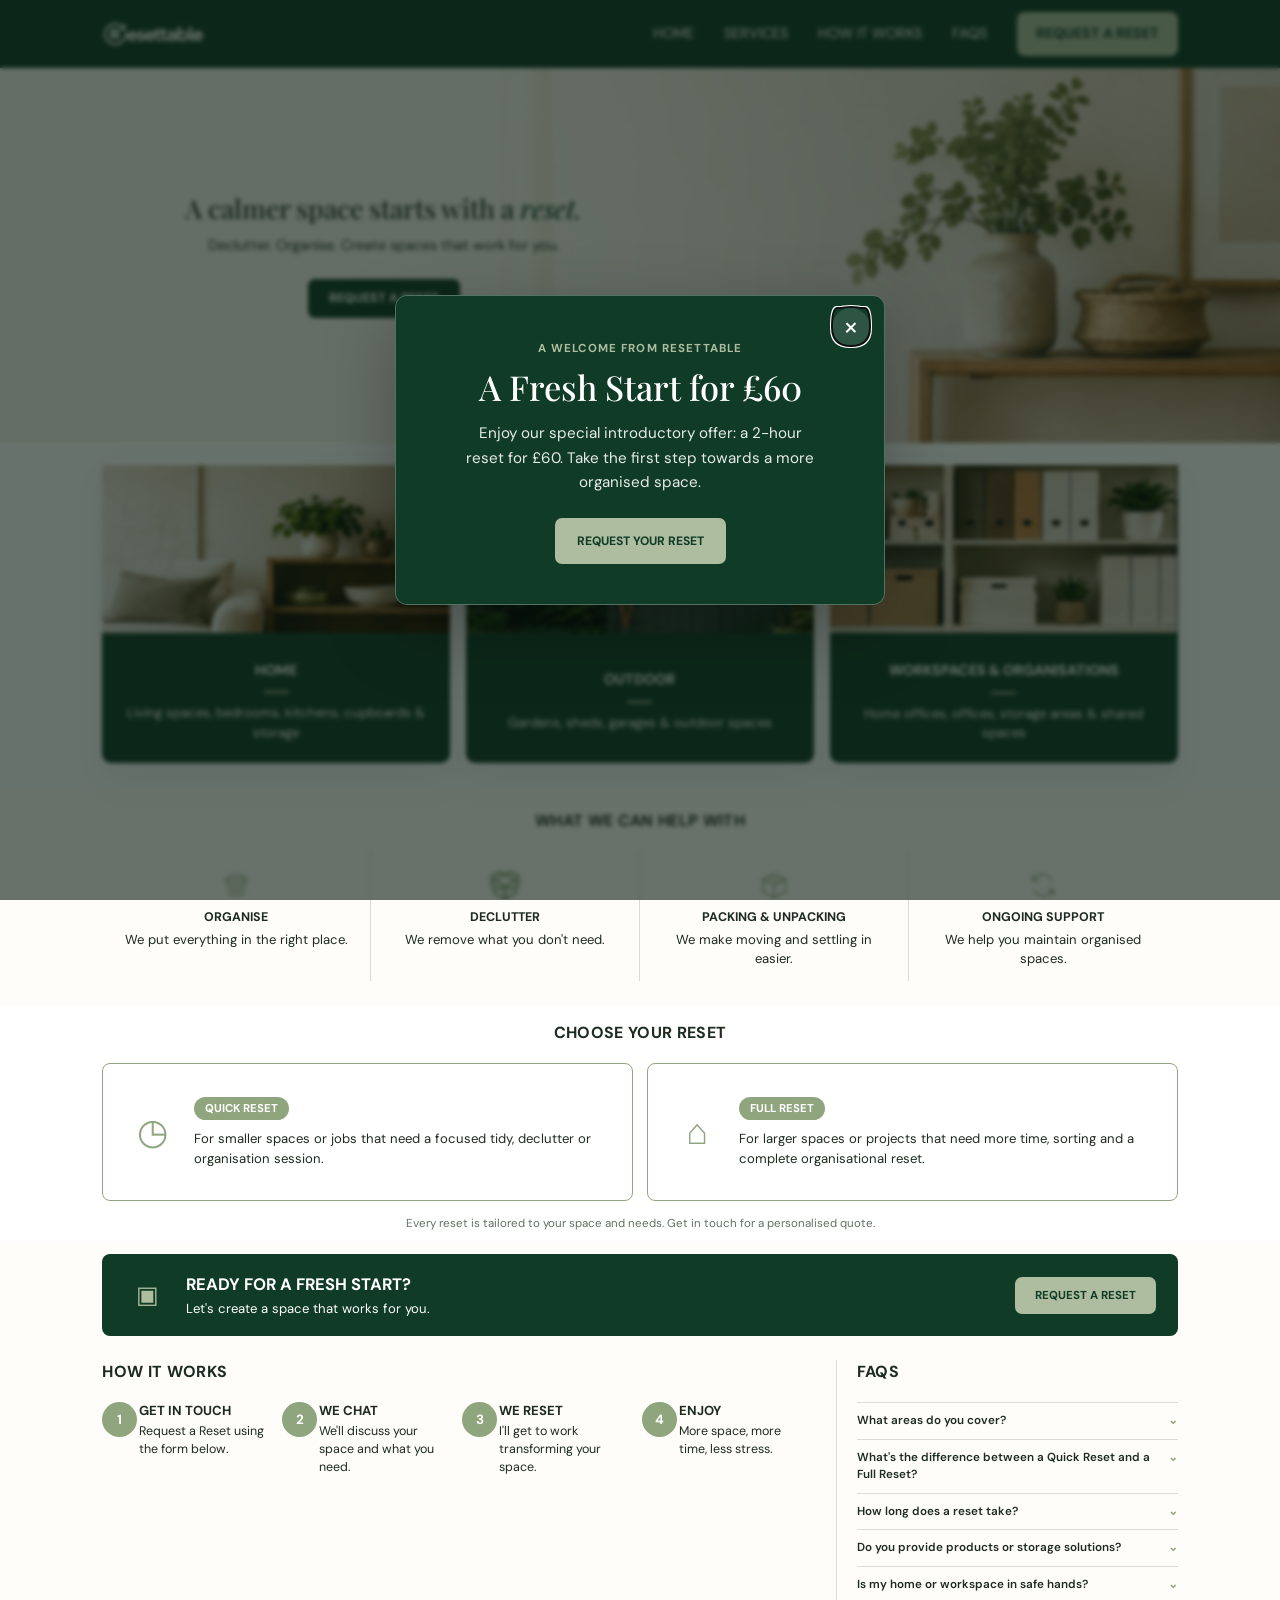
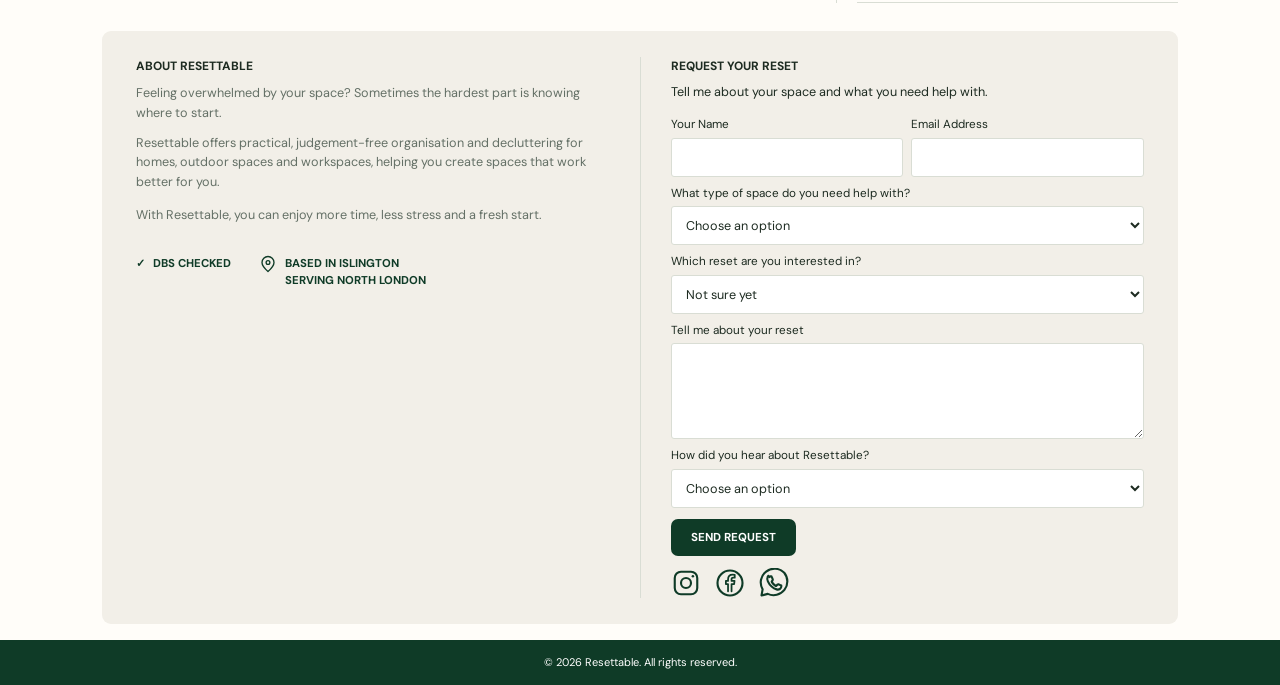
==== commit b80730ac: "Updated about us section" ====
--- a/index.html
+++ b/index.html
@@ -240,7 +240,7 @@
       <p class="eyebrow">About Resettable</p>
       <h2>Feeling overwhelmed by your space? Sometimes the hardest part is knowing where to start.</h2>
       <p>Resettable offers practical, judgement-free organisation and decluttering for homes, outdoor spaces and workspaces, helping you create spaces that work better for you.</p>
-      <p class="about-signoff"> With Resettable you can enjoy more time, less stress and a fresh start.</p>
+      <p class="about-signoff">With Resettable, you can enjoy more time, less stress and a fresh start.</p>
 
       <div class="about-badges">
         <div class="badge">✓ <span>DBS Checked</span></div>
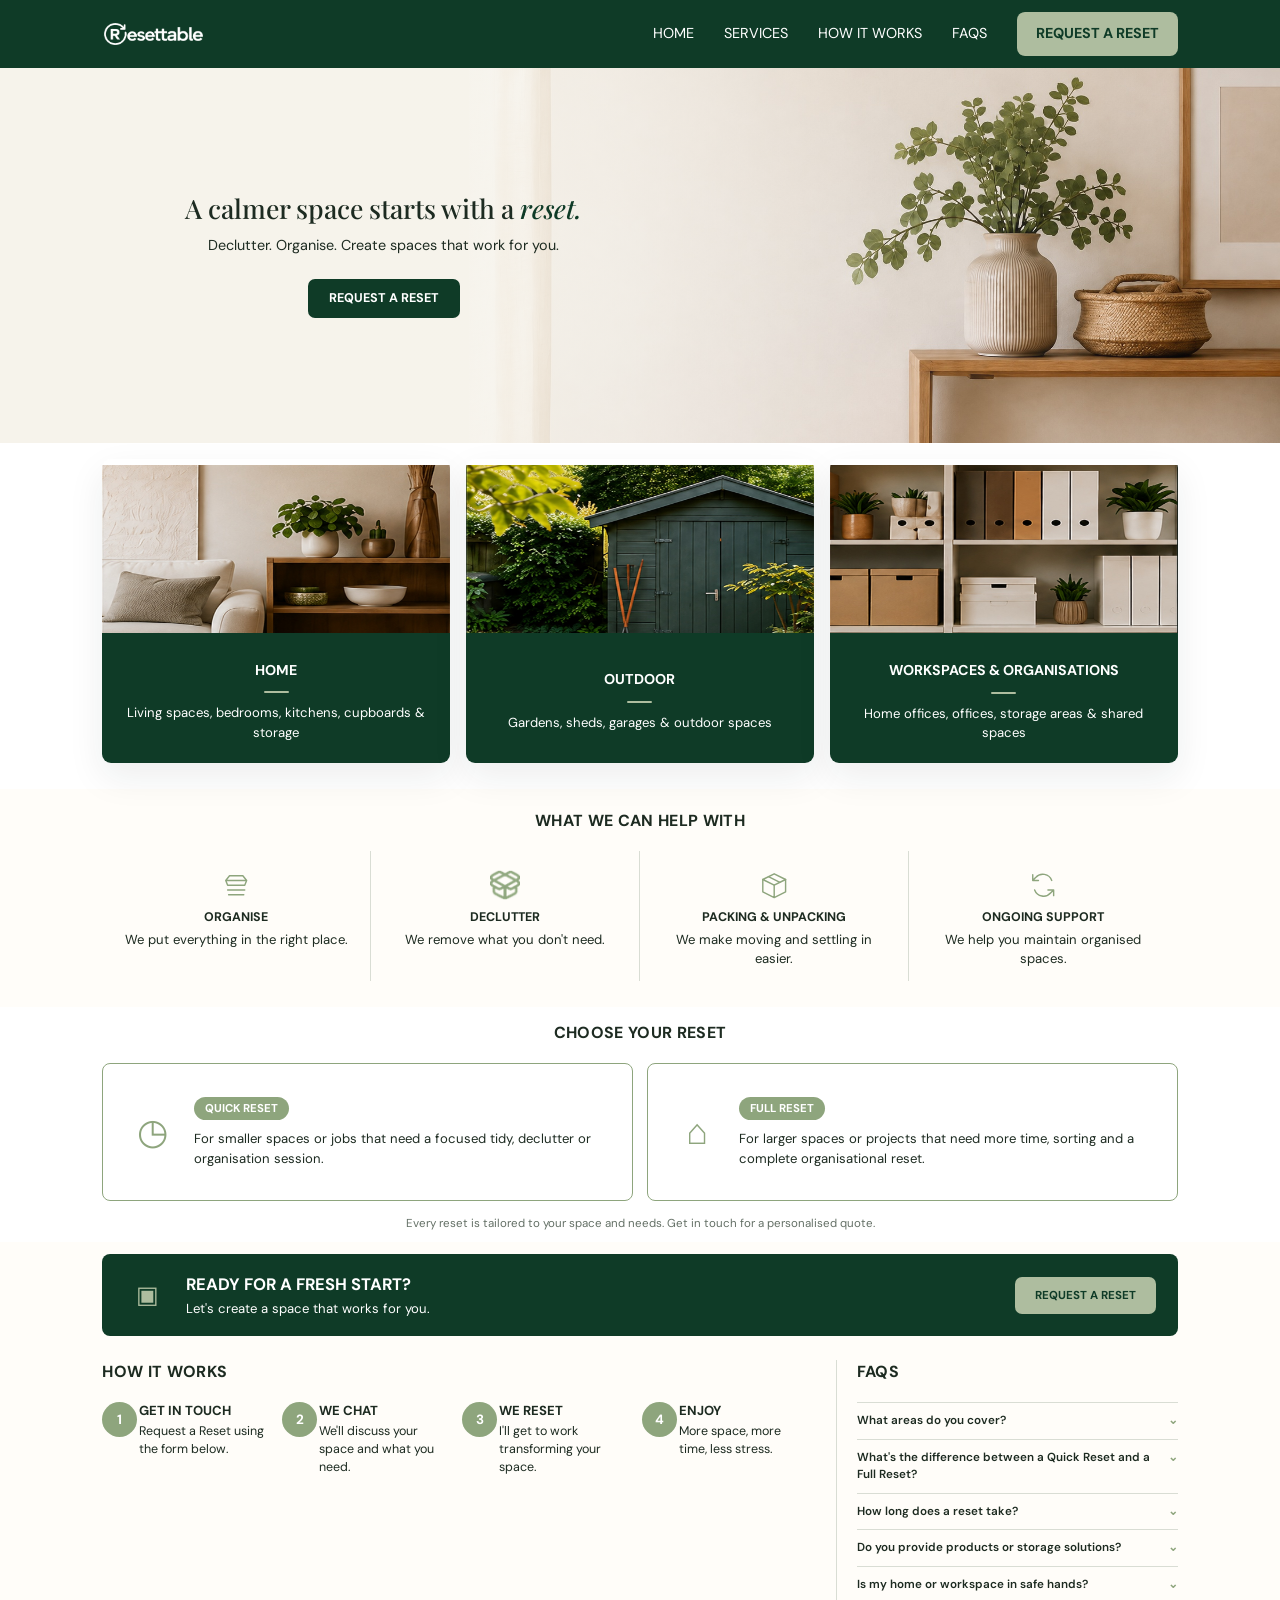
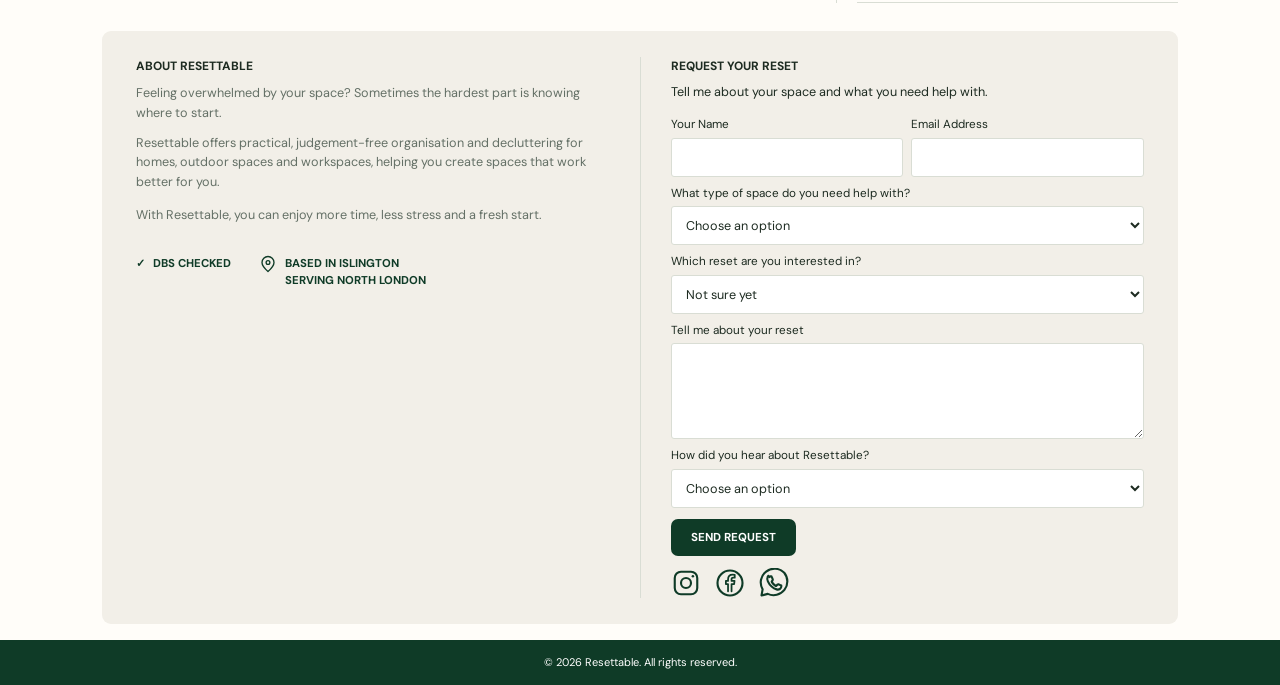
==== commit 82af5a1a: "10secs offer pop up altered" ====
--- a/index.html
+++ b/index.html
@@ -349,8 +349,8 @@
   <div class="intro-offer-card">
     <button class="intro-offer-close" type="button" aria-label="Close offer">&times;</button>
     <p class="intro-offer-eyebrow">A welcome from Resettable</p>
-    <h2 id="intro-offer-title">A Fresh Start for £60</h2>
-    <p id="intro-offer-description">Enjoy our special introductory offer: a 2-hour reset for £60. Take the first step towards a more organised space.</p>
+    <h2 id="intro-offer-title">A Fresh Start for half-price</h2>
+    <p id="intro-offer-description">Enjoy our special introductory offer. Take the first step towards a more organised space.</p>
     <a class="button light-button intro-offer-cta" href="#request">Request Your Reset</a>
   </div>
 </dialog>
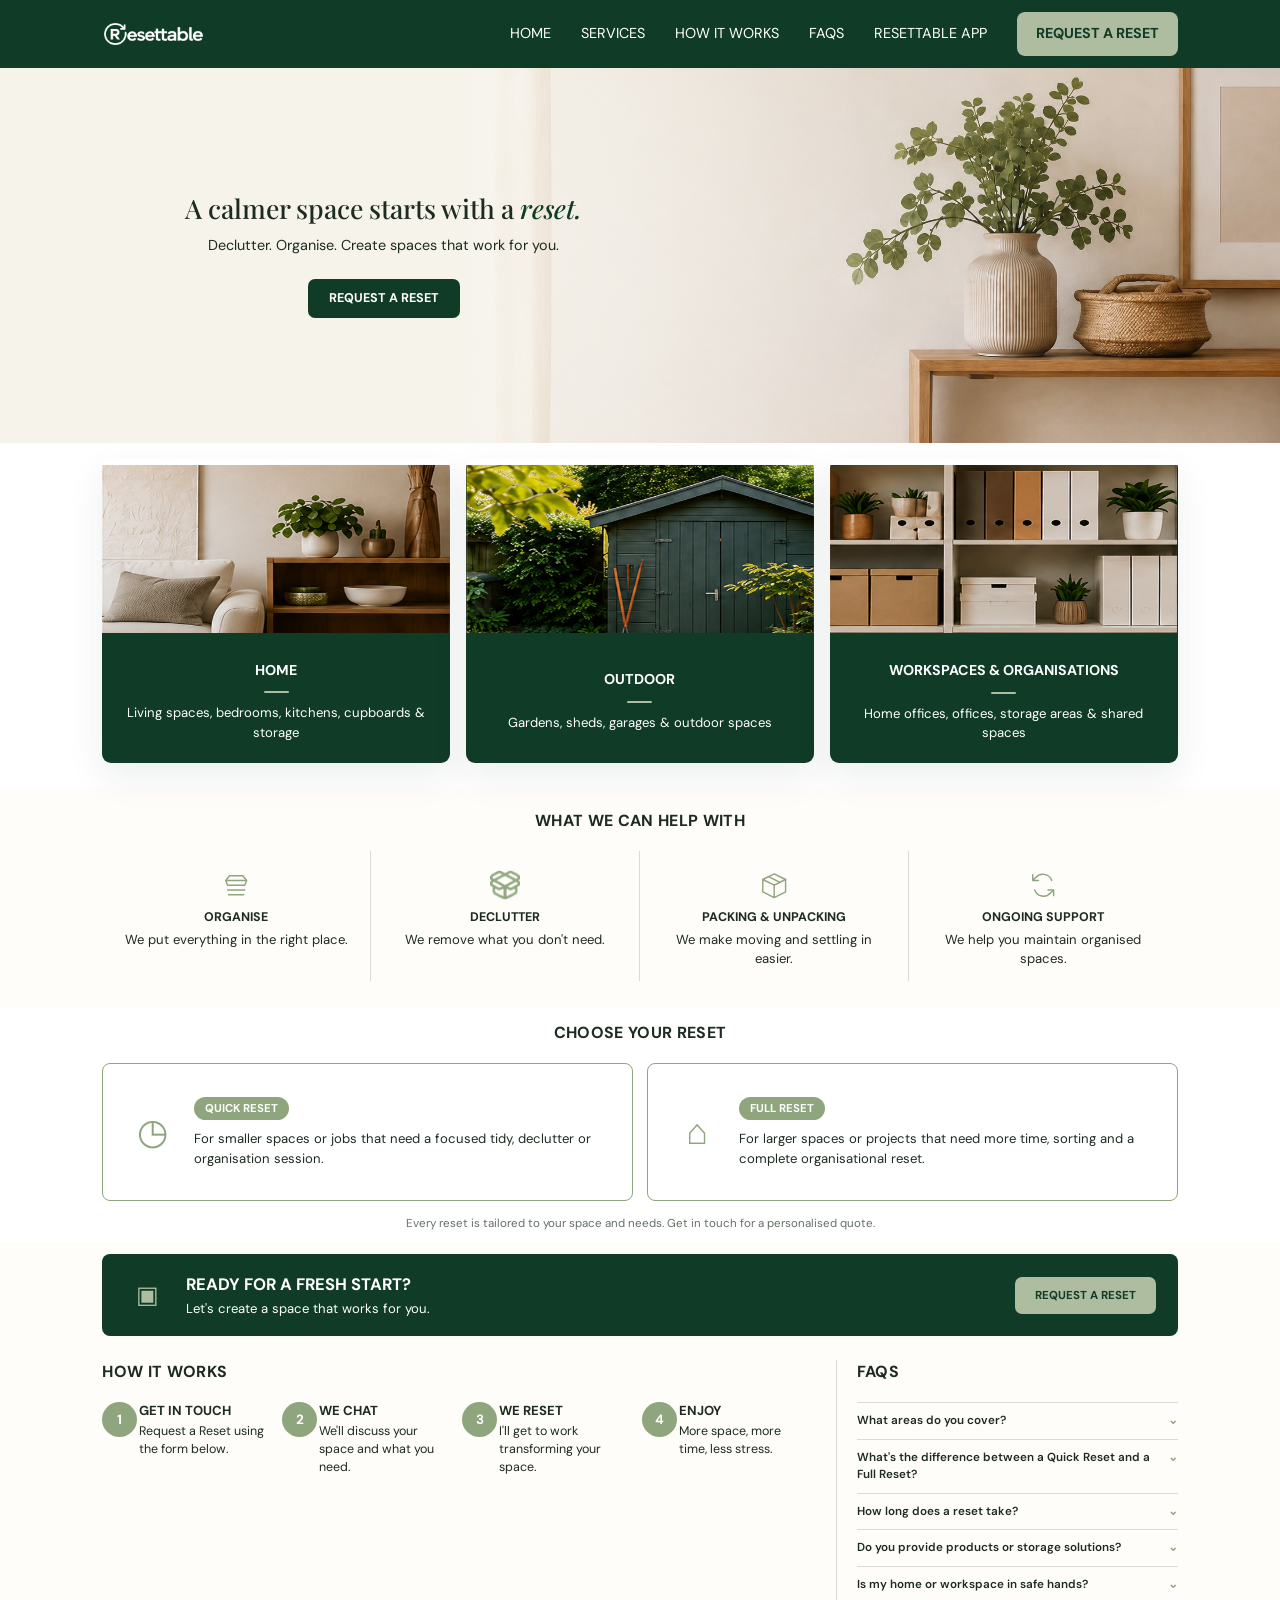
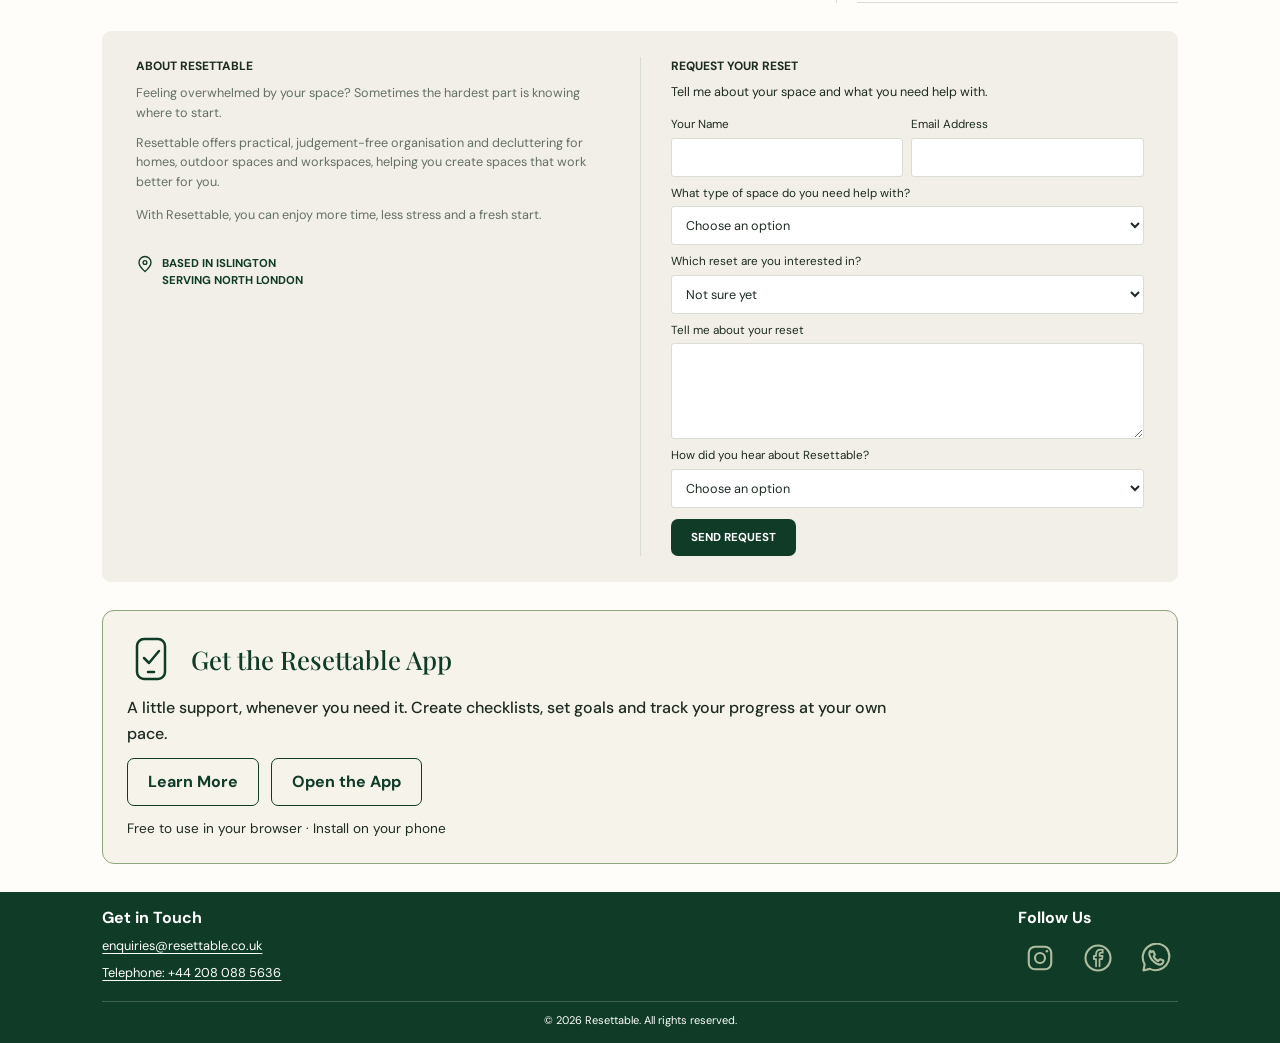
==== commit 07053a89: "Complete Phase 4 website and app integration Preserve the original services homepage and Formspree e" ====
--- a/index.html
+++ b/index.html
@@ -17,10 +17,20 @@
   <link rel="preconnect" href="https://fonts.googleapis.com">
   <link rel="preconnect" href="https://fonts.gstatic.com" crossorigin>
   <link href="https://fonts.googleapis.com/css2?family=DM+Sans:wght@400;500;600;700&family=Playfair+Display:ital,wght@0,500;1,500&display=swap" rel="stylesheet">
-  <link rel="stylesheet" href="styles.css?v=20261011-intro-offer">
+  <link rel="stylesheet" href="styles.css?v=20261101-phase4-final">
+  <noscript><style>
+    .reveal{opacity:1;transform:none}
+    @media(max-width:850px){
+      .site-header{flex-wrap:wrap}
+      .menu-toggle{display:none !important}
+      .site-nav{position:static !important;transform:none !important;visibility:visible !important;pointer-events:auto !important;width:100% !important;max-width:none !important;height:auto !important;padding:12px 0 !important;box-shadow:none !important}
+      .site-nav::before{display:none !important}
+    }
+  </style></noscript>
 </head>
 
-<body>
+<body class="phase4-site page-home">
+<a class="site-skip-link" href="#top">Skip to main content</a>
 <header class="site-header">
   <a class="brand back-to-top" href="#top" aria-label="Resettable home">
     <img src="assets/resettable-future-logo.png" alt="Resettable" class="future-brand-logo">
@@ -33,11 +43,12 @@
     <a href="#services">Services</a>
     <a href="#process">How it works</a>
     <a href="#faq">FAQs</a>
+    <a href="get-the-app.html">Resettable App</a>
     <a class="nav-button" href="#request">Request a Reset</a>
   </nav>
 </header>
 
-<main id="top">
+<main id="top" tabindex="-1">
 
   <!-- HERO -->
   <section class="hero">
@@ -243,7 +254,6 @@
       <p class="about-signoff">With Resettable, you can enjoy more time, less stress and a fresh start.</p>
 
       <div class="about-badges">
-        <div class="badge">✓ <span>DBS Checked</span></div>
         <div class="badge">
           <svg class="location-icon" viewBox="0 0 24 24" aria-hidden="true">
             <path d="M20 10c0 5-8 12-8 12S4 15 4 10a8 8 0 1 1 16 0Z"></path>
@@ -317,6 +327,39 @@
 <button class="button dark-button submit-button" type="submit">Send Request</button>
       </form>
 
+    </div>
+  </section>
+
+  <!-- Everyday app companion -->
+  <section class="app-intro app-intro-compact" id="resettable-app" aria-labelledby="app-intro-title">
+    <div class="app-intro-heading">
+      <svg class="app-intro-icon" viewBox="0 0 48 48" aria-hidden="true" focusable="false">
+        <rect x="10" y="4" width="28" height="40" rx="7"></rect>
+        <path d="m17 23 5 5 10-12M21 37h6"></path>
+      </svg>
+      <h2 id="app-intro-title">Get the Resettable App</h2>
+    </div>
+    <p class="app-intro-description">A little support, whenever you need it. Create checklists, set goals and track your progress at your own pace.</p>
+    <div class="app-intro-actions">
+      <a class="app-intro-button" href="get-the-app.html">Learn More</a>
+      <a class="app-intro-button" href="https://sinphz.github.io/resettable-app/">Open the App</a>
+    </div>
+    <p class="app-intro-support">Free to use in your browser · Install on your phone</p>
+  </section>
+
+</main>
+
+
+
+<footer class="site-footer site-footer-contact">
+  <div class="footer-columns">
+    <div class="footer-contact">
+      <h2>Get in Touch</h2>
+      <p><a href="mailto:enquiries@resettable.co.uk">enquiries@resettable.co.uk</a></p>
+      <p><a href="tel:+442080885636">Telephone: +44 208 088 5636</a></p>
+    </div>
+    <div class="footer-social">
+      <h2>Follow Us</h2>
       <div class="social-icons">
         <a href="https://www.instagram.com/resettableco/" target="_blank" rel="noopener" aria-label="Instagram">
           <svg viewBox="0 0 24 24" aria-hidden="true">
@@ -341,24 +384,10 @@
         </a>
       </div>
     </div>
-  </section>
-
-</main>
-
-<dialog class="intro-offer" id="intro-offer" aria-labelledby="intro-offer-title" aria-describedby="intro-offer-description">
-  <div class="intro-offer-card">
-    <button class="intro-offer-close" type="button" aria-label="Close offer">&times;</button>
-    <p class="intro-offer-eyebrow">A welcome from Resettable</p>
-    <h2 id="intro-offer-title">A Fresh Start for half-price</h2>
-    <p id="intro-offer-description">Enjoy our special introductory offer. Take the first step towards a more organised space.</p>
-    <a class="button light-button intro-offer-cta" href="#request">Request Your Reset</a>
   </div>
-</dialog>
-
-<footer class="site-footer">
-  <p>© <span id="year"></span> Resettable. All rights reserved.</p>
+  <p class="footer-copyright">© 2026 Resettable. All rights reserved.</p>
 </footer>
 
-<script src="script.js"></script>
+<script src="script.js?v=20261101-phase4-final"></script>
 </body>
 </html>
--- a/styles.css
+++ b/styles.css
@@ -122,17 +122,6 @@
 .site-footer{padding:11px 8vw;background:var(--deep);color:#fff;text-align:center}
 .site-footer p{margin:0;font-size:.6rem}
 
-/* Introductory offer popup */
-.intro-offer{width:min(92vw,490px);max-width:none;padding:0;border:0;border-radius:12px;background:transparent;color:var(--ink);box-shadow:0 24px 70px rgba(0,0,0,.28)}
-.intro-offer::backdrop{background:rgba(12,28,19,.62);backdrop-filter:blur(2px)}
-.intro-offer-card{position:relative;padding:44px 42px 40px;border:1px solid rgba(255,255,255,.28);border-radius:12px;background:var(--deep);color:#fff;text-align:center}
-.intro-offer-close{position:absolute;top:12px;right:14px;display:grid;place-items:center;width:38px;height:38px;border:0;border-radius:50%;background:transparent;color:#fff;font-size:1.8rem;line-height:1;cursor:pointer}
-.intro-offer-close:hover,.intro-offer-close:focus-visible{background:rgba(255,255,255,.13)}
-.intro-offer-eyebrow{margin:0 0 10px;color:var(--sage-light);font-size:.72rem;font-weight:700;letter-spacing:.1em;text-transform:uppercase}
-.intro-offer-card h2{margin:0 0 13px;color:#fff;font-family:"Playfair Display",serif;font-size:clamp(1.65rem,5vw,2.15rem);font-weight:500;line-height:1.2}
-.intro-offer-card>p:not(.intro-offer-eyebrow){max-width:350px;margin:0 auto 24px;color:rgba(255,255,255,.9);font-size:.95rem;line-height:1.6}
-.intro-offer-cta{min-height:46px;padding:12px 22px;background:var(--sage-light);color:var(--deep);font-size:.76rem}
-.intro-offer-cta:hover,.intro-offer-cta:focus-visible{background:#fff}
 
 /* Animation */
 .reveal{opacity:0;transform:translateY(10px);transition:opacity .45s ease,transform .45s ease}
@@ -174,11 +163,6 @@
 
 /* Phone */
 @media(max-width:560px){
-  .intro-offer{width:calc(100vw - 32px)}
-  .intro-offer-card{padding:42px 24px 30px}
-  .intro-offer-card>p:not(.intro-offer-eyebrow){font-size:.88rem}
-  .intro-offer-cta{width:100%}
-
   .site-header{padding:8px 5vw}
   .brand-logo{width:76px}
 
@@ -3832,6 +3816,106 @@
 .service-icon-svg svg{width:1.9rem;height:1.9rem;margin:0 auto;fill:none;stroke:currentColor;stroke-width:1.5;stroke-linecap:round;stroke-linejoin:round}
 .service-icon-svg img{width:1.9rem;height:1.9rem;margin:0 auto;object-fit:contain}
 @media(max-width:850px){.service-icon-svg img{width:1.35rem;height:1.35rem}}
-@media(max-width:560px){.service-icon-svg img{width:1.2rem;height:1.2rem}}
+@media(max-width:560px){.service-icon-svg img{width:1.3rem;height:1.3rem}}
 .reset-quote{max-width:760px;margin:14px auto 0;color:var(--muted);font-size:.72rem;line-height:1.5;text-align:center}
 @media(max-width:560px){.reset-quote{margin-top:12px;padding:0 4px;font-size:.68rem}}
+
+/* Phase 4 — compact website app introduction */
+.app-intro{
+  margin:28px 8vw;
+  padding:28px;
+  border:1px solid var(--sage);
+  border-radius:12px;
+  background:var(--cream);
+  color:var(--ink);
+  font-size:1rem;
+  line-height:1.6;
+  scroll-margin-top:110px;
+}
+.app-intro-heading{display:flex;align-items:center;gap:16px;margin-bottom:16px}
+.app-intro-icon{flex:0 0 48px;width:48px;height:48px;fill:none;stroke:var(--deep);stroke-width:2.5;stroke-linecap:round;stroke-linejoin:round}
+.app-intro .app-intro-eyebrow{margin:0 0 4px;color:var(--deep);font-size:.75rem;font-weight:700;letter-spacing:.08em}
+.app-intro h2{margin:0;color:var(--deep);font-family:"Playfair Display",serif;font-size:1.6rem;font-weight:500;line-height:1.25}
+.app-intro > p{max-width:70ch;margin:0 0 12px}
+.app-intro .app-intro-description{font-weight:500}
+.app-intro-button{display:inline-flex;align-items:center;justify-content:center;min-height:44px;margin:4px 0 12px;padding:10px 20px;border:1px solid var(--deep);border-radius:7px;color:var(--deep);font-weight:700;text-align:center}
+.app-intro-button:hover{background:var(--deep);color:var(--paper)}
+.app-intro .app-intro-browser{margin-bottom:20px}
+.app-intro-install{border-top:1px solid var(--line);padding-top:16px}
+.app-intro-note{margin:0 0 12px;max-width:75ch}
+.app-intro details{border-top:1px solid var(--line)}
+.app-intro summary{min-height:44px;padding:10px 0;cursor:pointer;color:var(--deep);font-weight:700}
+.app-intro ol{margin:0 0 16px;padding-left:24px}
+.app-intro li + li{margin-top:6px}
+.app-intro a:focus-visible,.app-intro summary:focus-visible{outline:3px solid var(--deep);outline-offset:4px}
+
+/* Keep the longer navigation label readable near the drawer breakpoint. */
+@media (min-width:851px) and (max-width:1100px){
+  .site-header{padding-left:24px !important;padding-right:24px !important}
+  .site-header .site-nav{flex-wrap:wrap;justify-content:flex-end;gap:8px 12px !important;max-width:calc(100% - 125px) !important}
+}
+@media (max-width:850px){
+  .app-intro{margin:24px 5vw;padding:24px;scroll-margin-top:110px}
+  .site-nav a[href="#resettable-app"]{white-space:normal;overflow-wrap:break-word}
+}
+@media (max-width:560px){
+  .app-intro{padding:20px}
+  .app-intro-heading{gap:12px}
+  .app-intro h2{font-size:1.4rem}
+  .app-intro-button{width:100%}
+}
+
+/* Final Phase 4: compact app panel and dedicated information page. */
+.app-intro-compact{padding:24px}
+.app-intro-compact .app-intro-heading{margin-bottom:12px}
+.app-intro-actions{display:flex;flex-wrap:wrap;align-items:center;gap:12px}
+.app-intro-actions .app-intro-button{margin:0}
+.app-intro .app-intro-support{margin:12px 0 0;font-size:.85rem}
+.app-intro h1{margin:0;color:var(--deep);font-family:"Playfair Display",serif;font-size:clamp(1.6rem,3vw,2rem);font-weight:500;line-height:1.25}
+.app-page{max-width:900px;margin:32px auto}
+.app-benefits{padding-left:24px;margin:16px 0}
+.app-benefits li + li{margin-top:10px}
+.app-page .app-intro-install{margin-top:24px}
+.app-page-services{margin-top:24px;padding-top:20px;border-top:1px solid var(--line)}
+.app-page-services h2{font-size:1.25rem}
+.app-page-services .button{min-height:44px}
+.app-home-link{display:inline-block;margin-top:16px;text-decoration:underline;text-underline-offset:3px}
+.phase4-site [id]{scroll-margin-top:110px}
+.site-skip-link{position:fixed;top:8px;left:16px;z-index:1100;padding:12px 18px;background:var(--paper);color:var(--deep);transform:translateY(-160%);border:2px solid var(--deep);border-radius:7px}
+.site-skip-link:focus{transform:none}
+.phase4-site .site-nav a[aria-current="page"]{text-decoration:underline;text-underline-offset:5px}
+.phase4-site a:focus-visible,.phase4-site button:focus-visible,.phase4-site summary:focus-visible{outline:3px solid var(--sage);outline-offset:4px}
+@media(max-width:1000px){.app-page{margin:28px 5vw}}
+@media(max-width:850px){
+ .phase4-site .site-nav:not(.open){visibility:hidden;pointer-events:none}
+ .phase4-site .site-nav.open{visibility:visible}
+ .phase4-site .site-nav > a{min-height:44px;white-space:normal}
+ .phase4-site .menu-toggle{min-width:44px;min-height:44px}
+}
+@media(max-width:560px){
+ .app-intro-compact{padding:20px}
+ .app-intro-actions{flex-direction:column;align-items:stretch}
+ .app-intro-actions > a{width:100%}
+}
+@media(prefers-reduced-motion:reduce){
+ html{scroll-behavior:auto}
+ .phase4-site .reveal{transition:none}
+}
+
+/* Contact details in the existing dark-green footer. */
+.site-footer-contact{padding:18px 8vw;text-align:left}
+.site-footer-contact .footer-columns{display:grid;grid-template-columns:minmax(0,1fr) minmax(0,1fr);gap:32px}
+.site-footer-contact h2{margin:0 0 6px;font-size:1rem;font-weight:700}
+.site-footer-contact .footer-contact p{margin:0 0 6px;font-size:.8rem !important;line-height:1.6}
+.site-footer-contact .footer-contact{min-width:0}
+.site-footer-contact .footer-social{justify-self:end;min-width:0}
+.site-footer-contact .footer-contact p a{text-decoration:underline;text-underline-offset:3px;overflow-wrap:anywhere}
+.site-footer-contact .social-icons{margin-top:6px}
+.site-footer-contact .social-icons a{width:44px;height:44px}
+.site-footer-contact .social-icons svg{stroke:var(--sage-light)}
+.site-footer-contact .social-icons .dot{fill:var(--sage-light)}
+.site-footer-contact .footer-copyright{margin-top:12px;padding-top:10px;border-top:1px solid rgba(255,255,255,.2);text-align:center}
+@media(max-width:560px){
+  .site-footer-contact .footer-columns{grid-template-columns:minmax(0,1fr);gap:18px}
+  .site-footer-contact .footer-social{justify-self:start}
+}
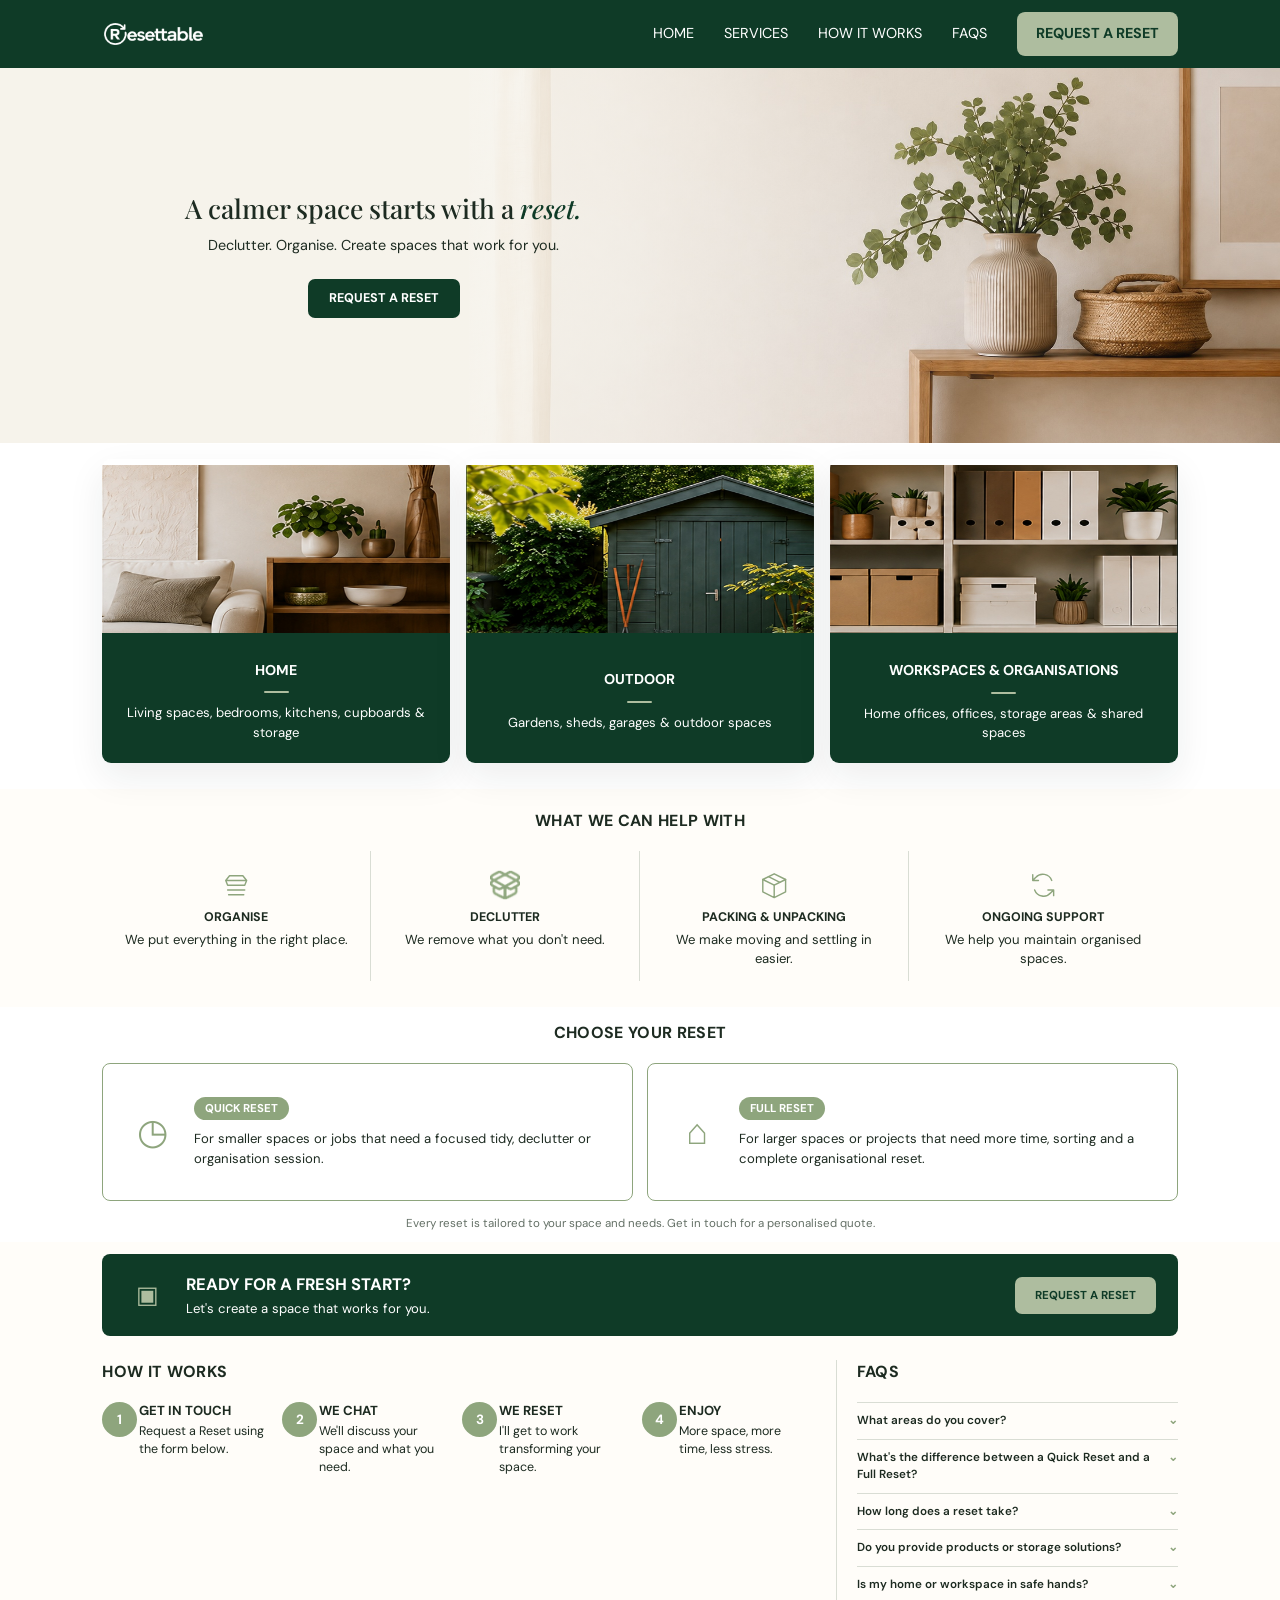
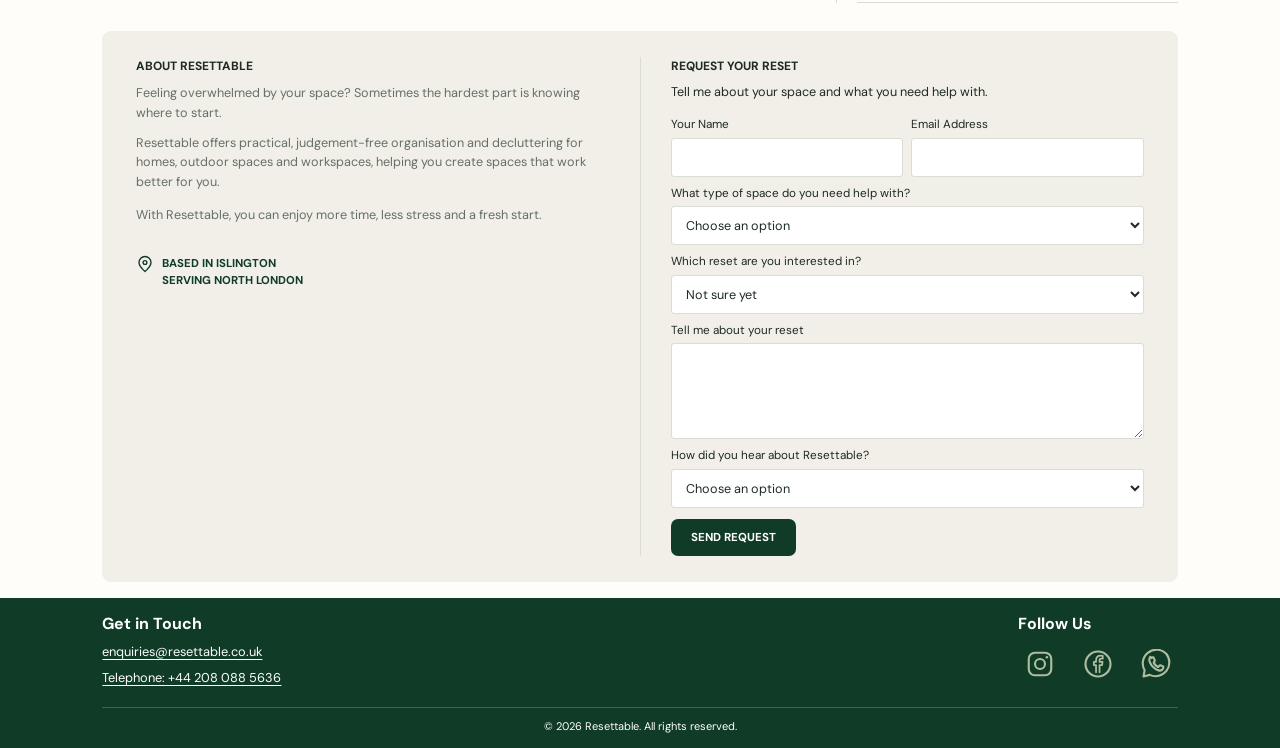
==== commit 6f90249b: "Temporarily hide app promotion pending custom domain" ====
--- a/index.html
+++ b/index.html
@@ -43,7 +43,7 @@
     <a href="#services">Services</a>
     <a href="#process">How it works</a>
     <a href="#faq">FAQs</a>
-    <a href="get-the-app.html">Resettable App</a>
+    <a hidden data-app-promotion-hidden href="get-the-app.html">Resettable App</a>
     <a class="nav-button" href="#request">Request a Reset</a>
   </nav>
 </header>
@@ -331,7 +331,7 @@
   </section>
 
   <!-- Everyday app companion -->
-  <section class="app-intro app-intro-compact" id="resettable-app" aria-labelledby="app-intro-title">
+  <section hidden data-app-promotion-hidden class="app-intro app-intro-compact" id="resettable-app" aria-labelledby="app-intro-title">
     <div class="app-intro-heading">
       <svg class="app-intro-icon" viewBox="0 0 48 48" aria-hidden="true" focusable="false">
         <rect x="10" y="4" width="28" height="40" rx="7"></rect>
--- a/styles.css
+++ b/styles.css
@@ -3919,3 +3919,27 @@
   .site-footer-contact .footer-columns{grid-template-columns:minmax(0,1fr);gap:18px}
   .site-footer-contact .footer-social{justify-self:start}
 }
+
+/* Use a high-contrast green focus ring in the light app sections. */
+.phase4-site .app-intro a:focus-visible,
+.phase4-site .app-intro summary:focus-visible{outline-color:var(--deep)}
+
+/* Keep app integration controls readable against the existing dark panel. */
+@media(prefers-color-scheme:dark){
+  .app-intro h1,
+  .app-intro h2,
+  .app-intro .app-intro-eyebrow,
+  .app-intro summary{color:var(--sage-light)}
+  .app-intro .app-intro-icon{stroke:var(--sage-light)}
+  .app-intro .app-intro-button{color:var(--sage-light);border-color:var(--sage-light)}
+  .app-intro .app-intro-button:hover,
+  .app-intro .dark-button{background:var(--sage-light);color:var(--deep)}
+  .app-intro .app-intro-install,
+  .app-intro details,
+  .app-intro .app-page-services{border-top-color:var(--sage)}
+  .phase4-site .app-intro a:focus-visible,
+  .phase4-site .app-intro summary:focus-visible{outline-color:var(--sage-light)}
+}
+
+/* Temporary app promotion pause: remove attributes to restore original layout. */
+[hidden][data-app-promotion-hidden]{display:none !important}
